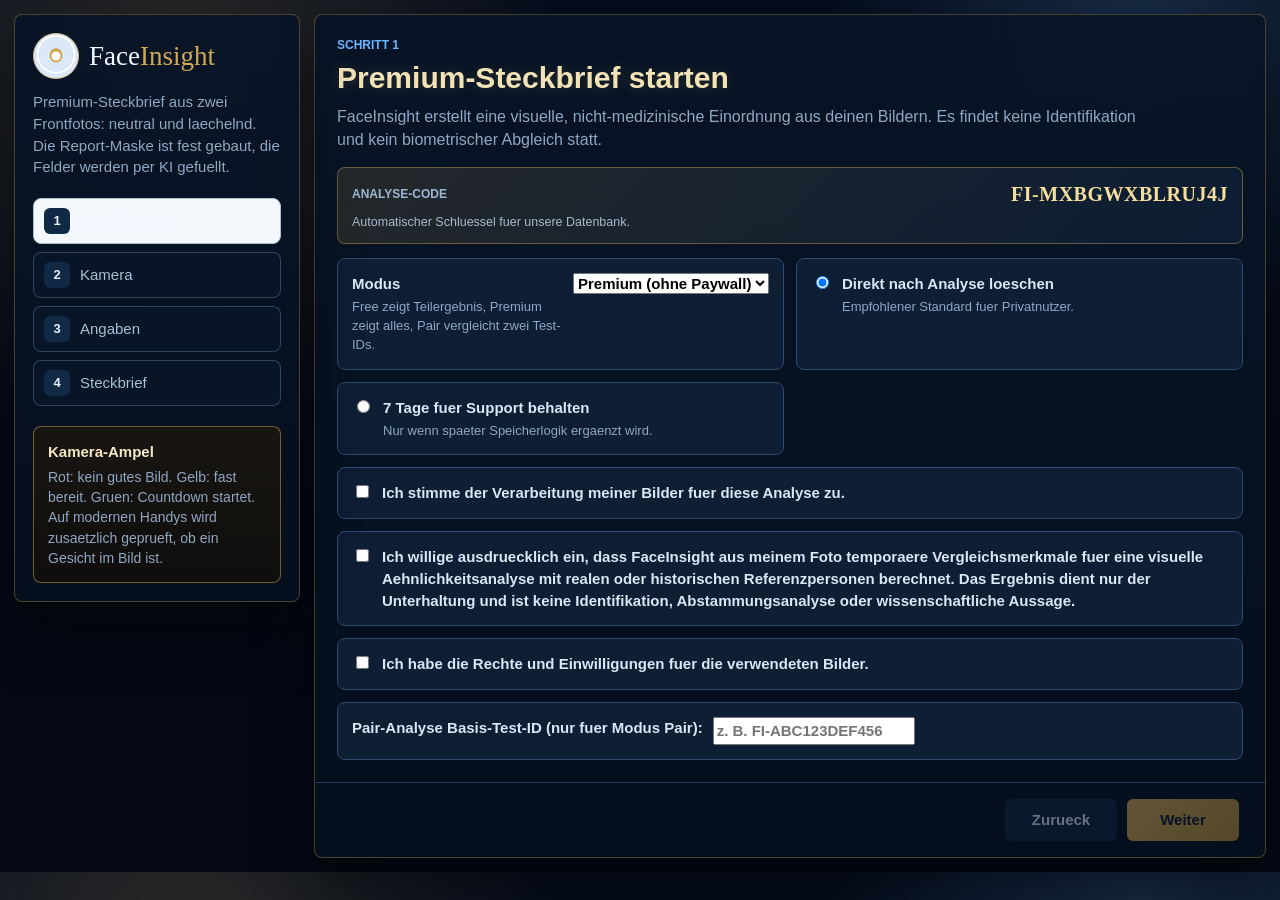
==== index.html @ cc774916 "Reinitialize repository history without local config secrets Made-with: Cursor" ====
﻿<!doctype html>
<html lang="de">
<head>
  <meta charset="utf-8">
  <meta name="viewport" content="width=device-width, initial-scale=1">
  <title>FaceInsight Premium Generator</title>
  <meta name="robots" content="noindex,nofollow">
  <meta name="theme-color" content="#081525">
  <link rel="stylesheet" href="assets/css/faceinsight.css?v=20260501-0315">
</head>
<body>
  <main class="fi-app" data-fi-app>
    <aside class="fi-sidebar" aria-label="FaceInsight Ablauf">
      <a class="fi-brand" href="./" aria-label="FaceInsight Generator">
        <span class="fi-brand-mark"></span>
        <strong>Face<span>Insight</span></strong>
      </a>
      <p>Premium-Steckbrief aus zwei Frontfotos: neutral und laechelnd. Die Report-Maske ist fest gebaut, die Felder werden per KI gefuellt.</p>
      <ol class="fi-steps" aria-label="Generator Schritte">
        <li class="is-active" data-step-indicator="0"><span>1</span> Einwilligung</li>
        <li data-step-indicator="1"><span>2</span> Kamera</li>
        <li data-step-indicator="2"><span>3</span> Angaben</li>
        <li data-step-indicator="3"><span>4</span> Steckbrief</li>
      </ol>
      <div class="fi-sidebar-note">
        <strong>Kamera-Ampel</strong>
        <p>Rot: kein gutes Bild. Gelb: fast bereit. Gruen: Countdown startet. Auf modernen Handys wird zusaetzlich geprueft, ob ein Gesicht im Bild ist.</p>
      </div>
    </aside>

    <section class="fi-workspace">
      <form class="fi-form" data-fi-form novalidate>
        <section class="fi-step is-active" data-step="0">
          <span class="fi-kicker">Schritt 1</span>
          <h1>Premium-Steckbrief starten</h1>
          <p class="fi-lead">FaceInsight erstellt eine visuelle, nicht-medizinische Einordnung aus deinen Bildern. Es findet keine Identifikation und kein biometrischer Abgleich statt.</p>
          <input type="hidden" name="client_test_code">
          <div class="fi-code-card">
            <span>Analyse-Code</span>
            <strong data-client-test-code>FI-...</strong>
            <small>Automatischer Schluessel fuer unsere Datenbank.</small>
          </div>
          <div class="fi-consent-grid">
            <label class="fi-choice">
              <span>
                <strong>Modus</strong>
                <small>Free zeigt Teilergebnis, Premium zeigt alles, Pair vergleicht zwei Test-IDs.</small>
              </span>
              <select name="report_mode">
                <option value="premium" selected>Premium (ohne Paywall)</option>
                <option value="pair">Pair-Analyse</option>
              </select>
            </label>
            <label class="fi-choice">
              <input type="radio" name="storage_mode" value="delete_immediately" checked>
              <span><strong>Direkt nach Analyse loeschen</strong><small>Empfohlener Standard fuer Privatnutzer.</small></span>
            </label>
            <label class="fi-choice">
              <input type="radio" name="storage_mode" value="support_7_days">
              <span><strong>7 Tage fuer Support behalten</strong><small>Nur wenn spaeter Speicherlogik ergaenzt wird.</small></span>
            </label>
          </div>
          <label class="fi-check"><input type="checkbox" name="privacy_ack"><span>Ich stimme der Verarbeitung meiner Bilder fuer diese Analyse zu.</span></label>
          <label class="fi-check"><input type="checkbox" name="similarity_ack"><span>Ich willige ausdruecklich ein, dass FaceInsight aus meinem Foto temporaere Vergleichsmerkmale fuer eine visuelle Aehnlichkeitsanalyse mit realen oder historischen Referenzpersonen berechnet. Das Ergebnis dient nur der Unterhaltung und ist keine Identifikation, Abstammungsanalyse oder wissenschaftliche Aussage.</span></label>
          <label class="fi-check"><input type="checkbox" name="rights_ack"><span>Ich habe die Rechte und Einwilligungen fuer die verwendeten Bilder.</span></label>
          <label class="fi-check"><span>Pair-Analyse Basis-Test-ID (nur fuer Modus Pair):</span><input type="text" name="pair_base_test_id" placeholder="z. B. FI-ABC123DEF456"></label>
        </section>

        <section class="fi-step" data-step="1">
          <span class="fi-kicker">Schritt 2</span>
          <h1>Frontfotos + optional Seitenprofil</h1>
          <p class="fi-lead">Halte das Handy auf Augenhoehe direkt vor dein Gesicht. Erst neutral aufnehmen, dann in gleicher Position laecheln. Optional kannst du ein Seitenprofil hochladen fuer mehr Praezision.</p>

          <div class="fi-phone-guide" aria-label="Kamerahaltung">
            <div class="fi-phone">
              <span></span>
              <i></i>
            </div>
            <div>
              <strong>Handy gerade gegenueber vom Gesicht halten</strong>
              <p>Gutes Frontlicht, ruhiger Hintergrund, Kopf nicht kippen. Der Ausloeser bleibt auf dem Handy sichtbar.</p>
            </div>
          </div>

          <div class="fi-camera-status" data-camera-status>Bereit. Kamera funktioniert ueber HTTPS direkt im Browser.</div>

          <div class="fi-photo-grid">
            <article class="fi-photo-card is-red" data-photo-card="front_neutral">
              <div class="fi-frame" data-frame="front_neutral">
                <video playsinline muted data-video="front_neutral"></video>
                <img alt="Front neutral" data-preview="front_neutral">
                <canvas hidden data-canvas="front_neutral"></canvas>
                <div class="fi-face-ring"><span></span></div>
                <div class="fi-frame-top"><strong>Front neutral</strong><small data-live-state="front_neutral">Kamera oder Upload waehlen</small></div>
                <div class="fi-countdown" data-countdown="front_neutral" hidden>3</div>
                <button class="fi-frame-capture" type="button" data-capture="front_neutral">Jetzt ausloesen</button>
              </div>
              <div class="fi-card-body">
                <h2>1. Neutral</h2>
                <p>Gerade in die Kamera schauen, Mund entspannt, Kopf mittig im Umriss.</p>
                <div class="fi-quality" data-quality="front_neutral">Noch kein Foto</div>
                <div class="fi-actions-row">
                  <button type="button" data-start-camera="front_neutral">Kamera</button>
                  <button type="button" data-capture="front_neutral">Ausloesen</button>
                  <label>Upload <input type="file" accept="image/*" capture="user" data-upload="front_neutral"></label>
                </div>
              </div>
            </article>

            <article class="fi-photo-card is-red" data-photo-card="front_smile">
              <div class="fi-frame" data-frame="front_smile">
                <video playsinline muted data-video="front_smile"></video>
                <img alt="Front laechelnd" data-preview="front_smile">
                <canvas hidden data-canvas="front_smile"></canvas>
                <div class="fi-face-ring"><span></span></div>
                <div class="fi-frame-top"><strong>Front laechelnd</strong><small data-live-state="front_smile">Kamera oder Upload waehlen</small></div>
                <div class="fi-countdown" data-countdown="front_smile" hidden>3</div>
                <button class="fi-frame-capture" type="button" data-capture="front_smile">Jetzt ausloesen</button>
              </div>
              <div class="fi-card-body">
                <h2>2. Laecheln</h2>
                <p>Gleiche Position, aber mit sichtbarem, natuerlichem Laecheln.</p>
                <div class="fi-quality" data-quality="front_smile">Noch kein Foto</div>
                <div class="fi-actions-row">
                  <button type="button" data-start-camera="front_smile">Kamera</button>
                  <button type="button" data-capture="front_smile">Ausloesen</button>
                  <label>Upload <input type="file" accept="image/*" capture="user" data-upload="front_smile"></label>
                </div>
              </div>
            </article>

            <article class="fi-photo-card is-yellow" data-photo-card="side_profile">
              <div class="fi-frame" data-frame="side_profile">
                <video playsinline muted data-video="side_profile"></video>
                <img alt="Seitenprofil optional" data-preview="side_profile">
                <canvas hidden data-canvas="side_profile"></canvas>
                <div class="fi-photo-gridlines" aria-hidden="true"></div>
                <div class="fi-face-ring"><span></span></div>
                <div class="fi-frame-top"><strong>Seitenprofil (optional)</strong><small data-live-state="side_profile">Upload empfohlen</small></div>
                <div class="fi-countdown" data-countdown="side_profile" hidden>3</div>
                <button class="fi-frame-capture" type="button" data-capture="side_profile">Jetzt ausloesen</button>
              </div>
              <div class="fi-card-footer">
                <div class="fi-quality" data-quality="side_profile">Optional fuer hoehere Analysegenauigkeit</div>
                <div class="fi-actions-row">
                  <button type="button" data-start-camera="side_profile">Kamera</button>
                  <button type="button" data-capture="side_profile">Ausloesen</button>
                  <label>Upload <input type="file" accept="image/*" capture="environment" data-upload="side_profile"></label>
                </div>
              </div>
            </article>
          </div>
        </section>

        <section class="fi-step" data-step="2">
          <span class="fi-kicker">Schritt 3</span>
          <h1>Angaben fuer die Maske</h1>
          <p class="fi-lead">Diese Angaben steuern die Beschriftung. Die KI prueft trotzdem, ob das Foto visuell plausibel zum angegebenen Alter passt.</p>
          <div class="fi-field-grid">
            <label>Vorname, Spitzname oder Fantasiename <input type="text" name="first_name" maxlength="40" placeholder="z. B. Sven"></label>
            <label>Reales Alter <input type="number" name="age" min="13" max="100" placeholder="z. B. 29"></label>
            <label>Selbstauskunft Geschlecht
              <select name="self_described_gender">
                <option value="">Nicht angeben</option>
                <option value="woman">Frau</option>
                <option value="man">Mann</option>
                <option value="diverse">Divers / anders</option>
              </select>
            </label>
            <label>Make-up / Styling
              <select name="makeup_status">
                <option value="">Bitte waehlen</option>
                <option value="no_makeup">Ungeschminkt</option>
                <option value="light_makeup">Leicht geschminkt</option>
                <option value="visible_makeup">Geschminkt</option>
              </select>
            </label>
          </div>
        </section>

        <section class="fi-step" data-step="3">
          <div class="fi-loading" data-loading hidden>
            <span class="fi-kicker">Analyse laeuft</span>
            <h1>Dein Premium-Steckbrief wird erstellt</h1>
            <p data-loading-copy>Bilder werden vorbereitet.</p>
            <div class="fi-loading-bar"><i data-loading-bar></i></div>
            <strong data-loading-percent>0%</strong>
          </div>

          <div class="fi-report-error" data-report-error hidden></div>

          <article class="fi-premium-sheet fi-premium-profile" data-report hidden>
            <header class="fi-sheet-header fi-profile-header">
              <div class="fi-custom-top-logo" aria-label="FaceInsight Logo">
                <img src="assets/img/logo-wordmark.png" alt="FaceInsight">
              </div>
              <h1>Steckbrief - Analyseprofil</h1>
              <p>FaceInsight Premium Report &middot; KI-gestützte Gesichtsanalyse</p>
            </header>

            <section class="fi-fact-row fi-profile-facts" aria-label="Report Eckdaten">
              <article class="fi-fact-card">
                <i class="fi-icon fi-icon-calendar" aria-hidden="true"></i>
                <div>
                  <span>Alter (real)</span>
                  <strong><span data-report-age-short>-</span> Jahre</strong>
                </div>
              </article>
              <article class="fi-fact-card">
                <i class="fi-icon fi-icon-age" aria-hidden="true"></i>
                <div>
                  <span>Optisches Alter</span>
                  <strong data-report-visual-age>-</strong>
                </div>
              </article>
              <article class="fi-fact-card">
                <i class="fi-icon fi-icon-star" aria-hidden="true"></i>
                <div>
                  <span>Gesamteindruck</span>
                  <strong data-report-type>klar, präsent, modern</strong>
                </div>
              </article>
              <article class="fi-fact-card fi-fact-compare">
                <div>
                  <span>Neutral vs. Lächelnd</span>
                  <strong>Ausdruckswechsel</strong>
                  <small>Neutral kontrolliert, lächelnd deutlich offener und nahbarer.</small>
                </div>
                <div class="fi-mini-pair">
                  <img alt="Neutral" data-mini-neutral>
                  <img alt="Lächelnd" data-mini-smile>
                </div>
              </article>
            </section>

            <section class="fi-blueprint-panel" aria-label="Blueprint Vorschau">
              <div class="fi-blueprint-scan" aria-hidden="true"></div>
              <article class="fi-impact-analysis">
                <span>Claude AI-Ergebnis</span>
                <h2>Wie wirke ich auf andere?</h2>
                <p data-report-impact>Präsent, freundlich und klar. Die Ausstrahlung wirkt offen, modern und vertrauenswürdig.</p>
              </article>
            </section>

            <section class="fi-custom-main">
              <figure class="fi-report-photo fi-profile-photo fi-portrait-clean">
                <img alt="Premium Portrait" data-report-blueprint>
                <div class="fi-photo-gridlines" aria-hidden="true"></div>
                <div class="fi-landmarks" aria-hidden="true">
                  <span></span><span></span><span></span><span></span><span></span>
                  <span></span><span></span><span></span><span></span><span></span>
                </div>
                <figcaption><span data-report-name>FaceInsight</span> &middot; Analyse vom <span data-report-date>-</span></figcaption>
              </figure>

              <section class="fi-report-card fi-analysis-card">
                <h2>Gesichtsanalyse</h2>
                <p class="fi-attr-level"><strong>Allgemeiner Analyse-Level:</strong> <span data-report-overall-score>87</span> / 100</p>
                <div class="fi-analysis-list" data-report-observations></div>
              </section>

              <section class="fi-report-card fi-score-card fi-profile-score-card">
                <h2>Merkmalswerte</h2>
                <small class="fi-score-scale">(1 = niedrig | 10 = sehr ausgepraegt)</small>
                <div class="fi-profile-metrics" data-report-scores></div>
                <footer>
                  <i class="fi-icon fi-icon-age" aria-hidden="true"></i>
                  <span>Bewertungsskala: 1-10. Höhere Werte stehen für eine stärkere Ausprägung des sichtbaren Merkmals.</span>
                </footer>
              </section>
            </section>

            <section class="fi-deep-grid">
              <section class="fi-mini-card fi-profile-archetype-card">
                <h2>Ähnlichkeiten &amp; Archetypen</h2>
                <div data-report-archetype></div>
                <div class="fi-profile-tags" data-report-tags></div>
              </section>

              <section class="fi-mini-card fi-normal-smile-card">
                <h2>Normal vs. lächelnd</h2>
                <div class="fi-ns-compare">
                  <figure><img alt="Neutral" data-mini-neutral><figcaption>Neutral</figcaption></figure>
                  <figure><img alt="Lächelnd" data-mini-smile><figcaption>Lächelnd</figcaption></figure>
                </div>
                <ul class="fi-compare-points">
                  <li>Das Lächeln erhöht die wahrgenommene Zugänglichkeit.</li>
                  <li>Augenpartie und Mundlinie öffnen die Wirkung sichtbar.</li>
                  <li>Stabile Kopfhaltung macht den Ausdruck glaubwürdig.</li>
                </ul>
              </section>

              <section class="fi-mini-card fi-profile-reference-card">
                <h2>Reale &amp; historische Ähnlichkeit</h2>
                <div data-report-reference></div>
                <p class="fi-reference-note">Die Prozentwerte zeigen eine modellbasierte visuelle Ähnlichkeit. Sie sind keine Identifikation, keine Verwandtschaftsaussage und kein biometrischer Abgleich.</p>
              </section>
            </section>

            <section class="fi-report-card fi-final-card fi-profile-final">
              <div class="fi-final-icon" aria-hidden="true">&#9733;</div>
              <div>
                <h2>Kurzfazit</h2>
                <p data-report-critical></p>
              </div>
              <strong data-report-type>klar, praesent, modern</strong>
            </section>

            <footer class="fi-sheet-footer fi-profile-footer">
              <p><span data-report-legal></span><br>Test-ID: <strong data-report-test-id>-</strong></p>
              <div class="fi-trust-row" aria-label="Vertrauen">
                <span><strong>Wissenschaftlich fundiert</strong><small>Claude AI-gestuetzte Analyse auf Basis moderner Algorithmen.</small></span>
                <span><strong>Individuell &amp; praezise</strong><small>Persoenliche Erkenntnisse fuer mehr Selbstverstaendnis.</small></span>
                <span><strong>100% vertraulich</strong><small>Ihre Daten sind sicher und geschuetzt.</small></span>
                <span><strong>Neutral vs. Lächeln</strong><small>Zwei Frontfotos zeigen den verlässlichen Ausdrucksvergleich.</small></span>
              </div>
              <div class="fi-report-actions">
                <button type="button" data-print>Drucken</button>
                <button type="button" data-share>Teilen</button>
                <button type="button" data-direct-report>Direkt-Steckbrief</button>
                <button type="button" data-reel-report>Reel-Version</button>
                <button type="button" data-reset>Neu starten</button>
              </div>
            </footer>

          </article>
        </section>

        <nav class="fi-nav">
          <button type="button" data-prev disabled>Zurueck</button>
          <button type="button" data-next>Weiter</button>
        </nav>
      </form>
    </section>
  </main>

  <script src="assets/js/faceinsight.js?v=20260501-0315"></script>
</body>
</html>
---- assets/css/faceinsight.css ----
:root{
  --page:#eef2f6;
  --paper:#fbfcfe;
  --ink:#102846;
  --ink-soft:#496276;
  --muted:#6d7f91;
  --line:#d5e0eb;
  --line-strong:#c8d6e4;
  --gold:#c99b52;
  --blue:#0b4b82;
  --blue-soft:#e9f1f8;
  --panel:#ffffff;
  --green:#1fa66b;
  --yellow:#dfac31;
  --red:#d9534f;
  --shadow:0 22px 48px rgba(16,40,70,.14);
}

*{box-sizing:border-box}
html{background:var(--page);color:#182434;font-family:Aptos,-apple-system,BlinkMacSystemFont,"Segoe UI",Roboto,Arial,sans-serif;font-size:15px;line-height:1.45}
body{margin:0}
button,input,select{font:inherit}
button{cursor:pointer}
button:disabled{cursor:not-allowed;opacity:.45}

.fi-app{align-items:start;display:grid;gap:14px;grid-template-columns:minmax(236px,286px) minmax(0,1fr);margin:0 auto;max-width:1320px;padding:14px}
.fi-sidebar,.fi-workspace{background:var(--panel);border:1px solid var(--line);border-radius:8px;box-shadow:var(--shadow)}
.fi-sidebar{align-self:start;padding:18px;position:sticky;top:14px}
.fi-brand{align-items:center;color:var(--ink);display:flex;gap:10px;text-decoration:none}
.fi-brand strong{font-family:Georgia,"Times New Roman",serif;font-size:27px;font-weight:500;line-height:1}
.fi-brand strong span{color:var(--gold)}
.fi-brand-mark,.fi-logo-orb{background:radial-gradient(circle at 50% 46%,#fff 0 12%,var(--gold) 13% 18%,var(--ink) 19% 54%,#fff 55% 59%,var(--ink) 60%);border:1px solid #d7c193;border-radius:50%;display:inline-block;height:46px;position:relative;width:46px}
.fi-brand-mark:before,.fi-logo-orb:before{background:#fff;border:2px solid var(--gold);border-radius:50%;content:"";height:9px;left:50%;position:absolute;top:50%;transform:translate(-50%,-50%);width:9px}
.fi-sidebar p{color:var(--muted);margin:12px 0 20px}
.fi-steps{display:grid;gap:8px;list-style:none;margin:0 0 20px;padding:0}
.fi-steps li{align-items:center;border:1px solid var(--line);border-radius:8px;color:var(--muted);display:flex;gap:10px;min-height:44px;padding:9px 10px}
.fi-steps span{align-items:center;background:#eef4f9;border-radius:6px;color:var(--blue);display:inline-flex;font-size:13px;font-weight:900;height:26px;justify-content:center;width:26px}
.fi-steps li.is-active{background:#f3f8fc;border-color:#aebfd0;color:var(--ink);font-weight:850}
.fi-sidebar-note{background:#fff7ea;border:1px solid #ead7b7;border-radius:8px;padding:14px}
.fi-sidebar-note strong{display:block}.fi-sidebar-note p{font-size:14px;margin:4px 0 0}
.fi-workspace{align-self:start;min-width:0;overflow:hidden}
.fi-form{margin:0}
.fi-step{display:none;padding:22px}
.fi-step.is-active{display:block}
.fi-kicker{color:var(--blue);display:block;font-size:12px;font-weight:900;text-transform:uppercase}
h1{color:#18212a;font-size:30px;letter-spacing:0;line-height:1.12;margin:7px 0 10px}
.fi-lead{color:var(--muted);font-size:16px;margin:0 0 16px;max-width:820px}
.fi-consent-grid,.fi-field-grid{display:grid;gap:12px;grid-template-columns:repeat(2,minmax(0,1fr))}
.fi-choice,.fi-check,.fi-field-grid label{background:#fafbfc;border:1px solid var(--line);border-radius:8px;color:#1c2a36;display:block;font-weight:850;padding:14px}
.fi-choice{align-items:flex-start;display:flex;gap:10px}
.fi-choice small{color:var(--muted);display:block;font-size:13px;font-weight:500;margin-top:3px}
.fi-check{align-items:flex-start;display:flex;gap:10px;margin-top:12px}
.fi-field-grid input,.fi-field-grid select{background:#fff;border:1px solid #cfd7e0;border-radius:6px;color:#182434;display:block;margin-top:8px;min-height:44px;padding:10px 11px;width:100%}

.fi-phone-guide{align-items:center;background:#0c1d31;border:1px solid rgba(11,75,130,.25);border-radius:8px;color:#f0f7fb;display:grid;gap:16px;grid-template-columns:94px minmax(0,1fr);margin-bottom:16px;padding:16px}
.fi-phone-guide p{color:#bdcede;margin:4px 0 0}
.fi-phone{border:2px solid #d8e8f5;border-radius:18px;height:132px;margin:auto;position:relative;width:74px}
.fi-phone span{border:2px solid rgba(255,255,255,.8);border-radius:50% 50% 45% 45%;height:58px;left:50%;position:absolute;top:28px;transform:translateX(-50%);width:42px}
.fi-phone i{background:var(--gold);border-radius:999px;bottom:12px;height:6px;left:50%;position:absolute;transform:translateX(-50%);width:26px}
.fi-camera-status{background:#eef6fb;border:1px solid #c6d9e8;border-radius:8px;color:#254f73;margin-bottom:16px;padding:12px 14px}
.fi-photo-grid{display:grid;gap:18px;grid-template-columns:repeat(3,minmax(0,1fr))}
.fi-photo-card{background:#fff;border:1px solid var(--line);border-radius:8px;overflow:hidden;transition:border-color .2s,box-shadow .2s}
.fi-photo-card.is-red{border-color:rgba(217,83,79,.75);box-shadow:0 0 0 2px rgba(217,83,79,.12)}
.fi-photo-card.is-yellow{border-color:rgba(223,172,49,.9);box-shadow:0 0 0 2px rgba(223,172,49,.15)}
.fi-photo-card.is-green{border-color:rgba(31,166,107,.9);box-shadow:0 0 0 2px rgba(31,166,107,.17)}
.fi-frame{aspect-ratio:4/5;background:#08131e;min-height:360px;overflow:hidden;position:relative}
.fi-frame video,.fi-frame img{display:none;height:100%;inset:0;position:absolute;width:100%;z-index:1}
.fi-frame video{object-fit:cover;transform:scaleX(-1)}
.fi-frame img{background:#08131e;object-fit:contain}
.fi-photo-card.has-image .fi-frame img,.fi-photo-card.is-live .fi-frame video{display:block}
.fi-face-ring{border:3px solid var(--red);border-radius:50% 50% 44% 44%;height:61%;left:50%;position:absolute;top:13%;transform:translateX(-50%);transition:border-color .2s,box-shadow .2s;width:58%;z-index:3}
.fi-face-ring span{border-top:1px solid rgba(255,255,255,.55);display:block;left:12%;position:absolute;right:12%;top:49%}
.fi-photo-card.is-yellow .fi-face-ring{border-color:var(--yellow);box-shadow:0 0 24px rgba(223,172,49,.34)}
.fi-photo-card.is-green .fi-face-ring{border-color:var(--green);box-shadow:0 0 30px rgba(31,166,107,.44)}
.fi-frame-top{background:linear-gradient(180deg,rgba(6,17,27,.88),rgba(6,17,27,0));color:#fff;left:0;padding:14px;position:absolute;right:0;top:0;z-index:5}
.fi-frame-top strong,.fi-frame-top small{display:block}
.fi-frame-top small{color:#c7d7de;font-size:13px}
.fi-countdown{align-items:center;background:rgba(6,17,27,.78);border:3px solid var(--green);border-radius:999px;color:#fff;display:flex;font-size:78px;font-weight:900;height:150px;justify-content:center;left:50%;position:absolute;text-shadow:0 0 24px rgba(31,166,107,.7);top:50%;transform:translate(-50%,-50%);width:150px;z-index:8}
.fi-countdown[hidden]{display:none}
.fi-frame-capture{background:rgba(201,155,82,.96);border:0;border-radius:6px;bottom:14px;color:#17120a;font-weight:900;left:14px;min-height:50px;position:absolute;right:14px;z-index:7}
.fi-card-body,.fi-card-footer{display:flex;flex-direction:column;padding:16px}
.fi-card-footer{justify-content:flex-end}
.fi-card-body h2{font-size:19px;line-height:1.2;margin:0 0 6px}
.fi-card-body p{color:var(--muted);font-size:14px;margin:0 0 12px}
.fi-quality{background:#f0f3f5;border-radius:6px;color:#5a6670;font-size:14px;min-height:40px;padding:9px 10px}
.fi-photo-card.is-red .fi-quality{background:#fae9e8;color:#9d312c}
.fi-photo-card.is-yellow .fi-quality{background:#fbf3dc;color:#7a5b18}
.fi-photo-card.is-green .fi-quality{background:#eaf7ef;color:#147a45}
.fi-actions-row{display:grid;gap:8px;grid-template-columns:repeat(3,minmax(0,1fr));margin-top:12px}
.fi-actions-row button,.fi-actions-row label,.fi-nav button{align-items:center;border:0;border-radius:6px;display:inline-flex;font-weight:900;justify-content:center;min-height:42px;padding:10px 12px;text-align:center}
.fi-actions-row button,.fi-actions-row label{background:#e8edf2;color:#26313a;font-size:14px}
.fi-actions-row button:first-child{background:var(--blue);color:#fff}
.fi-actions-row input{opacity:0;pointer-events:none;position:absolute}
.fi-card-footer .fi-actions-row{position:sticky;bottom:0;background:#fff;padding-top:10px}
.fi-nav{border-top:1px solid var(--line);display:flex;gap:10px;justify-content:flex-end;padding:16px 26px}
.fi-nav button{background:#e8edf2;color:#26313a;min-width:112px}
.fi-nav button:last-child{background:#18212a;color:#fff}
.fi-loading{background:#fff;border:1px solid var(--line);border-radius:8px;margin:10px auto;max-width:680px;padding:28px}
.fi-loading-bar{background:#e6ebef;border-radius:999px;height:12px;margin:18px 0 8px;overflow:hidden}
.fi-loading-bar i{background:linear-gradient(90deg,var(--blue),var(--gold));display:block;height:100%;transition:width .25s ease;width:0}
.fi-report-error{background:#fff3f3;border:1px solid #e2b1b1;border-radius:8px;color:#8a2323;margin:0 auto 16px;max-width:920px;padding:14px}

.fi-premium-sheet{background:var(--paper);border:1px solid var(--line-strong);border-radius:2px;color:var(--ink);margin:0 auto;max-width:1040px;overflow:hidden;padding:22px 18px 16px;position:relative}
.fi-premium-sheet:before,.fi-premium-sheet:after{border:1px solid rgba(16,40,70,.11);border-radius:50%;content:"";height:270px;position:absolute;top:-116px;width:270px}
.fi-premium-sheet:before{left:-128px}
.fi-premium-sheet:after{right:-128px}
.fi-premium-sheet>*{position:relative;z-index:1}
.fi-sheet-header{text-align:center}
.fi-sheet-brand{align-items:center;display:flex;gap:13px;justify-content:center}
.fi-logo-orb{height:58px;width:58px}
.fi-wordmark{color:#253a53;font-family:Georgia,"Times New Roman",serif;font-size:46px;line-height:1}
.fi-wordmark span{color:var(--gold)}
.fi-sheet-header h1{color:var(--ink);font-family:Georgia,"Times New Roman",serif;font-size:50px;font-weight:500;letter-spacing:5px;line-height:1;margin:24px 0 8px;text-transform:uppercase}
.fi-sheet-header p{color:#1c3354;font-size:18px;font-weight:850;margin:0 0 22px}
.fi-fact-row{display:grid;gap:12px;grid-template-columns:1fr 1.05fr 1.05fr;margin:0 -18px 24px}
.fi-fact-card{align-items:center;background:#fff;border:1px solid var(--line-strong);border-radius:7px;display:grid;gap:18px;grid-template-columns:76px minmax(0,1fr);min-height:102px;padding:16px 22px}
.fi-fact-card span{color:#6c7c8b;display:block;font-size:14px;font-weight:900;line-height:1;text-transform:uppercase}
.fi-fact-card strong{color:var(--ink);display:block;font-family:Georgia,"Times New Roman",serif;font-size:30px;font-weight:650;line-height:1.02;margin-top:7px}
.fi-fact-card small{color:#7b8896;display:block;font-size:11px;line-height:1.2;margin-top:4px}
.fi-icon{align-items:center;border:1px solid #cddce9;border-radius:50%;color:var(--blue);display:inline-flex;font-style:normal;height:60px;justify-content:center;position:relative;width:60px}
.fi-icon:before,.fi-icon:after{content:"";position:absolute}
.fi-icon-calendar:before{border:3px solid currentColor;border-radius:4px;height:25px;width:29px}
.fi-icon-calendar:after{background:currentColor;box-shadow:8px 0 0 currentColor,16px 0 0 currentColor,0 8px 0 currentColor,8px 8px 0 currentColor,16px 8px 0 currentColor;height:4px;left:18px;top:27px;width:4px}
.fi-icon-age:before{border:3px solid currentColor;border-radius:50%;height:28px;width:28px}
.fi-icon-age:after{border:3px solid currentColor;border-left:0;border-top:0;height:10px;left:28px;top:20px;transform:rotate(45deg);width:8px}
.fi-icon-star:before{background:currentColor;clip-path:polygon(50% 4%,61% 35%,95% 35%,67% 54%,78% 88%,50% 68%,22% 88%,33% 54%,5% 35%,39% 35%);height:34px;width:34px}
.fi-icon-shield:before{border:2px solid currentColor;border-radius:12px 12px 18px 18px;height:31px;width:27px}
.fi-icon-shield:after{border:2px solid currentColor;border-left:0;border-top:0;height:11px;left:25px;top:20px;transform:rotate(45deg);width:6px}
.fi-impact-panel{align-items:center;background:#fff;border:1px solid var(--line);border-radius:12px;display:flex;justify-content:center;margin:0 0 32px;min-height:228px;padding:36px 56px;text-align:center}
.fi-impact-panel p{color:#111;display:block;font-size:38px;font-weight:350;letter-spacing:1px;line-height:1.3;margin:0;max-width:920px}
.fi-main-report-grid{display:grid;grid-template-columns:41% 30% 29%;margin:0 -18px 18px}
.fi-report-photo{background:#dfeaf3;border:0;margin:0;min-height:545px;overflow:hidden;position:relative}
.fi-report-photo img{display:block;height:100%;object-fit:cover;object-position:center top;width:100%}
.fi-report-photo figcaption{background:rgba(255,255,255,.62);bottom:0;color:#202020;font-size:19px;left:0;line-height:1.25;padding:14px 28px;position:absolute;text-align:center;width:100%}
.fi-photo-gridlines{background:radial-gradient(circle at 51% 40%,transparent 0 23%,rgba(255,255,255,.42) 24%,transparent 25%,transparent 35%,rgba(255,255,255,.32) 36%,transparent 37%),linear-gradient(90deg,rgba(255,255,255,.22) 1px,transparent 1px),linear-gradient(rgba(255,255,255,.16) 1px,transparent 1px);background-size:100% 100%,56px 56px,56px 56px;inset:0;pointer-events:none;position:absolute}
.fi-landmarks{inset:0;pointer-events:none;position:absolute}
.fi-landmarks:before,.fi-landmarks:after{background:rgba(255,255,255,.72);content:"";height:1px;left:22%;position:absolute;top:39%;transform:rotate(24deg);width:52%}
.fi-landmarks:after{top:47%;transform:rotate(-20deg)}
.fi-landmarks span{background:#fff;border-radius:50%;box-shadow:0 0 0 2px rgba(255,255,255,.5);height:7px;position:absolute;width:7px}
.fi-landmarks span:nth-child(1){left:41%;top:24%}.fi-landmarks span:nth-child(2){left:55%;top:24%}.fi-landmarks span:nth-child(3){left:48%;top:32%}.fi-landmarks span:nth-child(4){left:39%;top:40%}.fi-landmarks span:nth-child(5){left:57%;top:40%}
.fi-landmarks span:nth-child(6){left:43%;top:49%}.fi-landmarks span:nth-child(7){left:54%;top:49%}.fi-landmarks span:nth-child(8){left:49%;top:57%}.fi-landmarks span:nth-child(9){left:37%;top:63%}.fi-landmarks span:nth-child(10){left:60%;top:63%}
.fi-report-card{background:#fff;border:1px solid var(--line-strong);border-radius:7px;color:var(--ink);padding:19px 22px}
.fi-analysis-card,.fi-score-card{border-radius:0;min-height:545px}
.fi-report-card h2{color:var(--ink);font-family:Georgia,"Times New Roman",serif;font-size:26px;font-weight:650;letter-spacing:1px;line-height:1;margin:0 0 15px;text-transform:uppercase}
.fi-feature-item{align-items:start;display:grid;gap:12px;grid-template-columns:39px minmax(0,1fr);margin-bottom:12px}
.fi-feature-item i{align-items:center;border:1px solid #cbd8e4;border-radius:50%;color:#567086;display:flex;font-style:normal;height:34px;justify-content:center;position:relative;width:34px}
.fi-feature-item i:before{content:attr(data-icon);font-size:18px;line-height:1}
.fi-feature-item strong{color:var(--ink);display:block;font-size:15px;font-weight:900;line-height:1.05}
.fi-feature-item p{color:#4d5f70;font-size:11px;font-weight:550;line-height:1.23;margin:3px 0 0}
.fi-premium-score{display:grid;gap:7px;grid-template-columns:1fr auto;margin-bottom:18px}
.fi-premium-score strong{color:#17405f;font-size:15px;font-weight:850}
.fi-premium-score b{color:#1e3855;font-family:Georgia,"Times New Roman",serif;font-size:18px;font-weight:500}
.fi-dotbar{align-items:center;display:flex;gap:8px;grid-column:1/-1}
.fi-dotbar i{background:var(--blue);border-radius:50%;box-shadow:0 1px 3px rgba(11,75,130,.28);height:10px;width:10px}
.fi-dotbar i.is-empty{background:#fff;border:1px solid #b5c4d3;box-shadow:none}
.fi-score-card footer{align-items:center;border-top:1px solid var(--line);color:#667789;display:grid;font-size:11px;gap:9px;grid-template-columns:34px 1fr;line-height:1.25;margin-top:10px;padding-top:12px}
.fi-score-card .fi-icon{height:34px;width:34px}
.fi-lower-report-grid{display:grid;gap:18px;grid-template-columns:1fr 1fr;margin:0 0 18px}
.fi-archetype-card,.fi-reference-card{align-items:center;display:grid;min-height:205px;text-align:center}
.fi-archetype-main,.fi-reference-main{align-items:center;display:grid;gap:14px;grid-template-columns:96px minmax(0,1fr);text-align:left}
.fi-archetype-figure,.fi-reference-image{align-items:center;background:#f3f8fc;border:1px solid #ccdbe8;border-radius:50%;color:var(--blue);display:flex;height:82px;justify-content:center;overflow:hidden;width:82px}
.fi-archetype-figure{font-size:37px;font-weight:900}
.fi-archetype-figure:before{content:"";}
.fi-reference-image img{display:block;height:100%;object-fit:cover;width:100%}
.fi-reference-fallback{background:linear-gradient(#eff5fa,#dbe8f2);border-radius:50%;height:82px;position:relative;width:82px}
.fi-reference-fallback:before{background:#fff;border:2px solid #7894ad;border-radius:50%;content:"";height:32px;left:23px;position:absolute;top:13px;width:32px}
.fi-reference-fallback:after{border:3px solid #7894ad;border-top:0;border-radius:0 0 34px 34px;content:"";height:24px;left:19px;position:absolute;top:45px;width:40px}
.fi-archetype-main strong,.fi-reference-main strong{color:var(--ink);display:block;font-size:24px;font-weight:800;line-height:1.1}
.fi-archetype-main p,.fi-reference-main p{color:#24394d;font-size:18px;line-height:1.35;margin:6px 0 0}
.fi-reference-main b{color:var(--blue);display:block;font-size:17px;margin-top:8px}
.fi-final-card{margin:0;text-align:center}
.fi-final-card h2{font-size:24px;margin-bottom:12px}
.fi-final-card p{color:#111;font-size:36px;font-weight:350;letter-spacing:.5px;line-height:1.25;margin:0 auto 18px;max-width:900px}
.fi-final-card ul{display:grid;gap:8px;grid-template-columns:repeat(3,minmax(0,1fr));list-style:none;margin:0;padding:0}
.fi-final-card li{background:#f6f9fc;border:1px solid #dce5ef;border-radius:7px;color:#31485d;font-size:14px;padding:10px}
.fi-sheet-footer{align-items:center;border-top:1px solid var(--line);display:flex;gap:14px;justify-content:space-between;margin-top:16px;padding-top:12px}
.fi-sheet-footer p{color:#667789;font-size:12px;margin:0}
.fi-sheet-footer div{display:flex;flex-wrap:wrap;gap:8px;justify-content:flex-end}
.fi-sheet-footer button{background:var(--ink);border:0;border-radius:6px;color:#fff;font-weight:900;min-height:42px;padding:10px 14px}
.fi-sheet-footer button:first-child{background:var(--gold)}

@media print{
  @page{margin:8mm;size:A4 portrait}
  body{background:#fff!important}
  body *{visibility:hidden!important}
  .fi-premium-sheet,.fi-premium-sheet *{visibility:visible!important}
  .fi-premium-sheet{border:0!important;border-radius:0!important;box-shadow:none!important;left:0!important;margin:0!important;max-width:none!important;padding:0!important;position:absolute!important;top:0!important;width:100%!important}
  .fi-sheet-footer div{display:none!important}
}

@media (max-width:1120px){
  .fi-app{grid-template-columns:1fr}
  .fi-sidebar{position:static}
  .fi-premium-sheet{max-width:960px}
  .fi-sheet-header h1{font-size:42px}
  .fi-impact-panel p{font-size:32px}
  .fi-main-report-grid{grid-template-columns:1fr;margin-left:0;margin-right:0}
  .fi-report-photo{min-height:520px}
  .fi-analysis-card,.fi-score-card{border-radius:7px;min-height:auto}
  .fi-lower-report-grid{grid-template-columns:1fr}
}

@media (max-width:760px){
  .fi-app{padding:10px}
  .fi-step{padding:16px}
  h1{font-size:27px}
  .fi-consent-grid,.fi-field-grid,.fi-photo-grid{grid-template-columns:1fr}
  .fi-frame{min-height:390px}
  .fi-phone-guide{grid-template-columns:1fr;text-align:center}
  .fi-actions-row{grid-template-columns:1fr}
  .fi-frame-capture{bottom:10px;min-height:54px}
  .fi-countdown{font-size:70px;height:136px;width:136px}
  .fi-nav{padding:14px 18px}
  .fi-premium-sheet{padding:14px 10px}
  .fi-wordmark{font-size:34px}
  .fi-logo-orb{height:48px;width:48px}
  .fi-sheet-header h1{font-size:30px;letter-spacing:2px;margin-top:18px}
  .fi-sheet-header p{font-size:14px}
  .fi-fact-row{grid-template-columns:1fr;margin-left:0;margin-right:0}
  .fi-fact-card{grid-template-columns:60px 1fr;min-height:88px;padding:14px}
  .fi-icon{height:52px;width:52px}
  .fi-fact-card strong{font-size:25px}
  .fi-impact-panel{min-height:180px;padding:24px 18px}
  .fi-impact-panel p{font-size:25px;line-height:1.35}
  .fi-report-photo{min-height:460px}
  .fi-report-photo figcaption{font-size:14px;padding:10px 14px}
  .fi-report-card{padding:16px}
  .fi-report-card h2{font-size:22px}
  .fi-feature-item p{font-size:12px}
  .fi-archetype-main,.fi-reference-main{grid-template-columns:1fr;text-align:center}
  .fi-archetype-figure,.fi-reference-image{margin:0 auto}
  .fi-final-card p{font-size:26px}
  .fi-final-card ul{grid-template-columns:1fr}
  .fi-sheet-footer{align-items:stretch;display:grid}
  .fi-sheet-footer div{display:grid}
}

/* Premium dark navy + gold theme overrides */
:root{
  --page:#030814;
  --paper:#0a1627;
  --ink:#dbe8f8;
  --ink-soft:#9bb3cd;
  --muted:#8fa7c4;
  --line:#233b5b;
  --line-strong:#34537c;
  --gold:#d2aa56;
  --blue:#6cb6ff;
  --blue-soft:#10253f;
  --panel:#071226;
  --shadow:0 30px 60px rgba(0,0,0,.45);
}

html{
  background:
    radial-gradient(circle at 14% 9%, rgba(210,170,86,.18), transparent 28%),
    radial-gradient(circle at 89% 4%, rgba(108,182,255,.18), transparent 22%),
    linear-gradient(180deg, #050d1d 0%, #030814 72%);
  color:var(--ink);
}

.fi-sidebar,.fi-workspace{
  background:linear-gradient(180deg, rgba(8,21,39,.94), rgba(5,15,30,.96));
  border:1px solid rgba(210,170,86,.32);
}

.fi-brand,.fi-steps li.is-active,.fi-card-body h2,.fi-sheet-header p{
  color:#f2f7ff;
}

.fi-sidebar p,.fi-lead,.fi-card-body p,.fi-sheet-footer p,.fi-feature-item p{
  color:var(--muted);
}

.fi-steps li{
  background:rgba(9,23,42,.8);
  border-color:rgba(125,159,196,.35);
  color:#a9bfd8;
}

.fi-steps span{
  background:#102945;
  color:#e7eff9;
}

.fi-sidebar-note{
  background:linear-gradient(180deg, rgba(33,25,12,.72), rgba(20,14,7,.72));
  border-color:rgba(210,170,86,.5);
  color:#f6e8c4;
}

.fi-choice,.fi-check,.fi-field-grid label,.fi-camera-status,.fi-quality{
  background:#0d1e35;
  border-color:#2d4b70;
  color:#dbe7f5;
}

.fi-step > h1{
  color:#f2e3b6;
  text-shadow:0 1px 14px rgba(210,170,86,.22);
}

.fi-code-card{
  align-items:center;
  background:linear-gradient(135deg, rgba(210,170,86,.14), rgba(13,30,53,.9));
  border:1px solid rgba(210,170,86,.42);
  border-radius:8px;
  color:#dbe7f5;
  display:grid;
  gap:4px 14px;
  grid-template-columns:auto 1fr;
  margin:0 0 14px;
  padding:12px 14px;
}

.fi-code-card span{
  color:#9eb7d2;
  font-size:12px;
  font-weight:900;
  text-transform:uppercase;
}

.fi-code-card strong{
  color:#f7de9e;
  font-family:Georgia,"Times New Roman",serif;
  font-size:20px;
  letter-spacing:.5px;
  text-align:right;
}

.fi-code-card small{
  color:#a8bad0;
  grid-column:1/-1;
}

.fi-field-grid input,.fi-field-grid select{
  background:#081629;
  border-color:#33567f;
  color:#e7f2ff;
}

.fi-phone-guide{
  background:linear-gradient(135deg, #132b4a, #0b1a31);
  border-color:rgba(210,170,86,.4);
}

.fi-actions-row button,.fi-actions-row label,.fi-nav button{
  background:#10253f;
  color:#deebfb;
}

.fi-actions-row button:first-child,.fi-nav button:last-child{
  background:linear-gradient(135deg, #d2aa56, #b88d38);
  color:#0e1828;
}

.fi-loading,.fi-report-error{
  background:#0b1b32;
  border-color:#34537c;
  color:#dce9f9;
}

.fi-premium-sheet{
  background:
    radial-gradient(circle at 15% 8%, rgba(210,170,86,.16), transparent 22%),
    radial-gradient(circle at 87% 0%, rgba(210,170,86,.1), transparent 18%),
    linear-gradient(180deg, #081525 0%, #06101e 100%);
  border:1px solid rgba(210,170,86,.65);
  border-radius:10px;
  color:#deecff;
  box-shadow:0 28px 56px rgba(0,0,0,.42);
}

.fi-premium-sheet:before,.fi-premium-sheet:after{
  border-color:rgba(210,170,86,.28);
}

.fi-wordmark,.fi-sheet-header h1,.fi-sheet-header p,
.fi-report-card h2,.fi-fact-card strong,.fi-premium-score b{
  color:#f2e3b6;
}

.fi-sheet-header h1{
  font-size:40px;
  letter-spacing:2px;
}

.fi-fact-card,.fi-impact-panel,.fi-report-card,.fi-final-card li{
  background:linear-gradient(180deg, rgba(10,25,44,.95), rgba(8,19,35,.95));
  border-color:rgba(124,161,199,.38);
}

.fi-fact-card span,.fi-fact-card small,.fi-score-card footer span{
  color:#a8bfd8;
}

.fi-impact-panel p,.fi-final-card p{
  color:#edf5ff;
}

.fi-main-report-grid{
  grid-template-columns:39% 30.5% 30.5%;
}

.fi-report-card h2{
  font-size:22px;
  letter-spacing:.8px;
  line-height:1.1;
  overflow-wrap:anywhere;
  word-break:break-word;
}

.fi-analysis-card,.fi-score-card{
  min-width:0;
}

.fi-feature-item strong,.fi-premium-score strong,.fi-reference-main b{
  color:#d6e6fa;
}

.fi-dotbar i{
  background:#d2aa56;
  box-shadow:0 1px 6px rgba(210,170,86,.55);
}

.fi-dotbar i.is-empty{
  background:transparent;
  border-color:#4f6f95;
}

.fi-report-photo{
  background:#102641;
}

.fi-photo-gridlines{
  background:
    radial-gradient(circle at 52% 38%, transparent 0 24%, rgba(210,170,86,.32) 24.5%, transparent 25.5%, transparent 36%, rgba(210,170,86,.2) 36.5%, transparent 37.5%),
    linear-gradient(90deg, rgba(210,170,86,.16) 1px, transparent 1px),
    linear-gradient(rgba(210,170,86,.12) 1px, transparent 1px);
}

.fi-landmarks:before,.fi-landmarks:after{
  background:rgba(210,170,86,.72);
}

.fi-landmarks span{
  background:#f3d999;
  box-shadow:0 0 0 2px rgba(243,217,153,.35);
}

.fi-sheet-footer{
  border-top-color:rgba(210,170,86,.3);
}

.fi-sheet-footer button{
  background:#123157;
  color:#dcecff;
}

.fi-sheet-footer button:first-child{
  background:linear-gradient(135deg, #d2aa56, #b88d38);
  color:#101b2b;
}

@media (max-width:1120px){
  .fi-main-report-grid{
    grid-template-columns:1fr;
  }
  .fi-report-card h2{
    font-size:20px;
  }
}

/* New compact premium report */
.fi-lux-report{
  margin:0 auto;
  max-width:1180px;
  padding:10px 0 6px;
}

.fi-lux-title{
  align-items:center;
  display:grid;
  gap:14px;
  grid-template-columns:1fr auto 1fr;
  margin:0 auto 8px;
  max-width:720px;
}

.fi-lux-title span{
  background:linear-gradient(90deg, transparent, rgba(210,170,86,.8));
  height:2px;
  position:relative;
}

.fi-lux-title span:last-child{
  background:linear-gradient(90deg, rgba(210,170,86,.8), transparent);
}

.fi-lux-title h1{
  color:#f3e4ba;
  font-family:Georgia,"Times New Roman",serif;
  font-size:32px;
  font-weight:650;
  line-height:1;
  margin:0;
  text-align:center;
}

.fi-lux-card{
  background:
    linear-gradient(135deg, rgba(214,174,91,.13), transparent 18%),
    radial-gradient(circle at 15% 42%, rgba(214,174,91,.16), transparent 20%),
    linear-gradient(180deg, #061a2f, #031326);
  border:2px solid rgba(214,174,91,.72);
  border-radius:14px;
  box-shadow:0 24px 54px rgba(0,0,0,.45), inset 0 0 0 1px rgba(255,255,255,.08);
  color:#eaf4ff;
  display:grid;
  gap:0;
  grid-template-columns:28% 18% 30% 24%;
  min-height:284px;
  overflow:hidden;
  padding:26px 28px 54px;
  position:relative;
}

.fi-lux-card:before{
  background:linear-gradient(90deg, transparent, rgba(214,174,91,.5), transparent);
  bottom:50px;
  content:"";
  height:1px;
  left:34px;
  position:absolute;
  right:34px;
}

.fi-lux-ribbon{
  background:linear-gradient(135deg, #d7ad5d, #a97a2f);
  color:#071424;
  font-size:11px;
  font-weight:900;
  line-height:1;
  padding:12px 42px;
  position:absolute;
  right:-42px;
  text-transform:uppercase;
  top:24px;
  transform:rotate(45deg);
  z-index:4;
}

.fi-lux-card h3{
  color:#f2e1b0;
  font-family:Georgia,"Times New Roman",serif;
  font-size:17px;
  font-weight:600;
  line-height:1;
  margin:0 0 15px;
}

.fi-lux-person,.fi-lux-score,.fi-lux-dimensions,.fi-lux-archetype{
  min-width:0;
  padding:0 20px;
  position:relative;
}

.fi-lux-person{
  padding-left:0;
  text-align:center;
}

.fi-lux-score,.fi-lux-dimensions,.fi-lux-archetype{
  border-left:1px solid rgba(214,174,91,.34);
}

.fi-lux-archetype{
  padding-right:58px;
}

.fi-lux-portrait{
  aspect-ratio:1;
  border:2px solid rgba(214,174,91,.8);
  border-radius:50%;
  box-shadow:0 0 0 7px rgba(214,174,91,.12), 0 0 34px rgba(214,174,91,.24);
  margin:0 auto 12px;
  max-width:184px;
  overflow:hidden;
  position:relative;
  width:78%;
}

.fi-lux-portrait img{
  background:#09213a;
  display:block;
  height:100%;
  object-fit:cover;
  object-position:center top;
  width:100%;
}

.fi-lux-orbit{
  border:1px solid rgba(214,174,91,.55);
  border-radius:50%;
  inset:9%;
  pointer-events:none;
  position:absolute;
}

.fi-lux-portrait i{
  background:#ffd983;
  border-radius:50%;
  box-shadow:0 0 12px #ffd983;
  height:5px;
  position:absolute;
  width:5px;
}

.fi-lux-portrait i:nth-of-type(1){left:24%;top:13%}
.fi-lux-portrait i:nth-of-type(2){right:16%;top:24%}
.fi-lux-portrait i:nth-of-type(3){bottom:22%;left:18%}
.fi-lux-portrait i:nth-of-type(4){bottom:16%;right:26%}

.fi-lux-person h2{
  color:#f7e8bf;
  font-family:Georgia,"Times New Roman",serif;
  font-size:26px;
  font-weight:500;
  line-height:1.1;
  margin:0;
}

.fi-lux-person p,.fi-lux-score p,.fi-lux-archetype p,.fi-lux-archetype small{
  color:#b8c8da;
  font-size:13px;
  line-height:1.35;
  margin:4px 0 0;
}

.fi-lux-score{
  text-align:center;
}

.fi-lux-score-ring{
  align-items:center;
  background:conic-gradient(#d9ae59 0 86%, rgba(255,255,255,.14) 86% 100%);
  border-radius:50%;
  display:flex;
  flex-direction:column;
  height:132px;
  justify-content:center;
  margin:0 auto 16px;
  position:relative;
  width:132px;
}

.fi-lux-score-ring:before{
  background:#061a2f;
  border-radius:50%;
  content:"";
  inset:12px;
  position:absolute;
}

.fi-lux-score-ring strong,.fi-lux-score-ring span{
  position:relative;
  z-index:1;
}

.fi-lux-score-ring strong{
  color:#ffc96d;
  font-family:Georgia,"Times New Roman",serif;
  font-size:48px;
  font-weight:500;
  line-height:1;
}

.fi-lux-score-ring span{
  color:#e9f4ff;
  font-size:13px;
}

.fi-lux-score p{
  color:#f1cd83;
  font-family:Georgia,"Times New Roman",serif;
  font-size:16px;
}

.fi-lux-bar{
  display:grid;
  gap:7px;
  grid-template-columns:minmax(100px,1.1fr) minmax(128px,2fr) 28px;
  margin:0 0 11px;
}

.fi-lux-bar label{
  color:#f0f6ff;
  font-family:Georgia,"Times New Roman",serif;
  font-size:12px;
  line-height:1;
  overflow:hidden;
  text-overflow:ellipsis;
  white-space:nowrap;
}

.fi-lux-bar span{
  background:rgba(255,255,255,.13);
  border-radius:999px;
  height:5px;
  overflow:hidden;
  position:relative;
}

.fi-lux-bar i{
  background:linear-gradient(90deg, #ffe0a2, #d5a34d);
  display:block;
  height:100%;
}

.fi-lux-bar b{
  color:#e8f3ff;
  font-family:Georgia,"Times New Roman",serif;
  font-size:12px;
  font-weight:500;
  line-height:1;
  text-align:right;
}

.fi-lux-archetype-main strong{
  color:#f6e3b4;
  display:block;
  font-size:16px;
  line-height:1.12;
  max-width:180px;
}

.fi-lux-archetype h4{
  color:#f2e1b0;
  font-family:Georgia,"Times New Roman",serif;
  font-size:16px;
  font-weight:600;
  line-height:1;
  margin:14px 0 6px;
}

.fi-lux-tags{
  display:flex;
  flex-wrap:wrap;
  gap:7px;
  margin-top:12px;
}

.fi-lux-tags span{
  background:rgba(214,174,91,.12);
  border:1px solid rgba(214,174,91,.42);
  border-radius:6px;
  color:#f5dfaa;
  font-size:12px;
  line-height:1;
  padding:7px 9px;
}

.fi-lux-footer{
  align-items:center;
  bottom:0;
  display:grid;
  gap:0;
  grid-column:1/-1;
  grid-template-columns:repeat(3,1fr);
  left:32px;
  min-height:48px;
  position:absolute;
  right:32px;
}

.fi-lux-footer button{
  background:transparent;
  border:0;
  border-left:1px solid rgba(214,174,91,.28);
  color:#f3dfad;
  font-family:Georgia,"Times New Roman",serif;
  font-size:15px;
  min-height:42px;
  padding:7px 14px;
}

.fi-lux-footer button:first-child{
  border-left:0;
}

.fi-lux-footer span{
  color:#d7ecff;
}

.fi-lux-meta{
  align-items:center;
  color:#8fa7c4;
  display:flex;
  gap:18px;
  justify-content:space-between;
  margin:10px 4px 0;
}

.fi-lux-meta span,.fi-lux-meta strong{
  font-size:11px;
}

@media (max-width:980px){
  .fi-lux-card{
    grid-template-columns:1fr 1fr;
    padding-bottom:68px;
  }
  .fi-lux-person,.fi-lux-score,.fi-lux-dimensions,.fi-lux-archetype{
    border-left:0;
    padding:18px;
  }
  .fi-lux-dimensions,.fi-lux-archetype{
    border-top:1px solid rgba(214,174,91,.28);
  }
}

@media (max-width:680px){
  .fi-lux-title{
    grid-template-columns:1fr;
  }
  .fi-lux-title span{
    display:none;
  }
  .fi-lux-title h1{
    font-size:26px;
  }
  .fi-lux-card{
    grid-template-columns:1fr;
    padding:18px 16px 138px;
  }
  .fi-lux-score,.fi-lux-dimensions,.fi-lux-archetype{
    border-top:1px solid rgba(214,174,91,.28);
  }
  .fi-lux-footer{
    grid-template-columns:1fr;
    left:18px;
    right:18px;
  }
  .fi-lux-footer button{
    border-left:0;
    border-top:1px solid rgba(214,174,91,.28);
  }
  .fi-lux-bar{
    grid-template-columns:minmax(90px,1fr) minmax(90px,2fr) 34px;
  }
  .fi-lux-meta{
    align-items:flex-start;
    display:grid;
  }
}

@media print{
  .fi-lux-report,.fi-lux-report *{visibility:visible!important}
  .fi-lux-report{left:0!important;margin:0!important;max-width:none!important;position:absolute!important;top:0!important;width:100%!important}
}

/* Premium profile report inspired by the provided FaceInsight template */
.fi-premium-profile{
  background:
    radial-gradient(circle at 3% 2%, rgba(51,132,202,.24), transparent 19%),
    radial-gradient(circle at 97% 1%, rgba(70,158,235,.22), transparent 18%),
    linear-gradient(135deg, rgba(210,170,86,.1), transparent 20%),
    linear-gradient(180deg, #08213a 0%, #06172b 46%, #031123 100%);
  border:1px solid rgba(210,170,86,.68);
  border-radius:10px;
  box-shadow:0 28px 70px rgba(0,0,0,.55), inset 0 0 0 1px rgba(255,255,255,.04);
  color:#e5f1ff;
  max-width:1120px;
  overflow:hidden;
  padding:24px;
}

.fi-premium-profile:before,
.fi-premium-profile:after{
  background:
    radial-gradient(circle, transparent 0 48%, rgba(100,180,255,.16) 49% 50%, transparent 51%),
    repeating-conic-gradient(from 10deg, rgba(100,180,255,.18) 0 8deg, transparent 8deg 20deg);
  border:0;
  height:220px;
  opacity:.75;
  top:-82px;
  width:220px;
}

.fi-premium-profile:before{left:-88px}
.fi-premium-profile:after{right:-88px}

.fi-profile-header{
  margin-bottom:16px;
  text-align:center;
}

.fi-profile-header .fi-sheet-brand{
  gap:15px;
}

.fi-profile-header .fi-logo-orb{
  background:
    radial-gradient(circle at 50% 50%, #d2aa56 0 7%, #07172a 8% 14%, #f4f1e8 15% 23%, transparent 24%),
    linear-gradient(90deg, transparent 0 36%, #f4f1e8 37% 41%, transparent 42% 58%, #f4f1e8 59% 63%, transparent 64%),
    radial-gradient(circle at 50% 50%, #0d263f 0 48%, #f4f1e8 49% 53%, transparent 54%);
  border:0;
  box-shadow:0 0 28px rgba(210,170,86,.18);
  height:70px;
  width:70px;
}

.fi-profile-header .fi-logo-orb:before{
  display:none;
}

.fi-profile-header .fi-wordmark{
  color:#f1f5fb;
  font-size:52px;
  text-shadow:0 4px 20px rgba(0,0,0,.35);
}

.fi-profile-header .fi-wordmark span{
  color:#e1b86b;
}

.fi-custom-top-logo{
  display:flex;
  justify-content:center;
  margin-bottom:8px;
}

.fi-custom-top-logo img{
  filter:drop-shadow(0 0 10px rgba(83,161,255,.45)) drop-shadow(0 0 18px rgba(241,201,112,.3));
  height:84px;
  max-width:min(92%,520px);
  object-fit:contain;
  width:auto;
}

.fi-profile-header h1{
  color:#f4f3ee;
  font-family:Georgia,"Times New Roman",serif;
  font-size:52px;
  font-weight:500;
  letter-spacing:4px;
  line-height:1;
  margin:16px 0 4px;
  text-transform:uppercase;
}

.fi-profile-header p{
  color:#e7edf6;
  font-size:17px;
  font-weight:850;
  margin:0 auto 8px;
  max-width:760px;
}

.fi-profile-facts{
  display:grid;
  gap:10px;
  grid-template-columns:repeat(4,minmax(0,1fr));
  margin:0 0 12px;
}
.fi-fact-compare{
  align-items:center;
  display:grid;
  gap:10px;
  grid-template-columns:minmax(0,1fr) 92px;
}
.fi-mini-pair{
  display:grid;
  gap:6px;
  grid-template-columns:1fr 1fr;
}
.fi-mini-pair img{
  aspect-ratio:1/1;
  border:1px solid rgba(210,170,86,.6);
  border-radius:999px;
  box-shadow:0 0 0 1px rgba(106,177,255,.28), 0 0 10px rgba(106,177,255,.25), inset 0 0 0 1px rgba(255,225,160,.15);
  display:block;
  object-fit:cover;
  object-position:center top;
  width:100%;
}

.fi-profile-facts .fi-fact-card{
  background:linear-gradient(180deg, rgba(10,37,65,.94), rgba(6,24,44,.98));
  border:1px solid rgba(122,164,205,.45);
  border-radius:7px;
  gap:14px;
  grid-template-columns:52px minmax(0,1fr);
  min-height:82px;
  padding:10px 12px;
}

.fi-profile-facts .fi-icon{
  border-color:rgba(210,170,86,.78);
  color:#e0b86a;
  height:46px;
  width:46px;
}

.fi-profile-facts .fi-fact-card span{
  color:#9fb5cf;
  font-size:11px;
  letter-spacing:.5px;
}

.fi-profile-facts .fi-fact-card strong{
  color:#f7e5bf;
  font-size:23px;
  line-height:1.05;
  overflow-wrap:anywhere;
}

.fi-profile-facts .fi-fact-card strong span{
  color:inherit;
  display:inline;
  font:inherit;
  letter-spacing:0;
  margin:0;
  text-transform:none;
}

.fi-profile-facts .fi-fact-card small{
  color:#d6e3f4;
  font-size:13px;
}

.fi-blueprint-panel{
  background:
    linear-gradient(90deg, rgba(101,182,255,.1) 1px, transparent 1px),
    linear-gradient(rgba(101,182,255,.08) 1px, transparent 1px),
    radial-gradient(circle at 16% 28%, rgba(210,170,86,.16), transparent 16%),
    radial-gradient(circle at 88% 46%, rgba(72,158,233,.18), transparent 18%),
    linear-gradient(180deg, rgba(9,42,73,.86), rgba(6,28,51,.95));
  background-size:46px 46px,46px 46px,100% 100%,100% 100%,100% 100%;
  border:1px solid rgba(122,164,205,.48);
  border-radius:7px;
  height:235px;
  margin:0 0 8px;
  overflow:hidden;
  position:relative;
}

.fi-blueprint-panel:before,
.fi-blueprint-panel:after,
.fi-blueprint-panel > *{
  position:relative;
  z-index:1;
}

.fi-blueprint-panel:before,
.fi-blueprint-panel:after{
  z-index:0;
}

.fi-blueprint-panel:before,
.fi-blueprint-panel:after{
  background:linear-gradient(90deg, transparent, rgba(102,185,255,.58), transparent);
  content:"";
  height:1px;
  left:0;
  position:absolute;
  right:0;
}

.fi-blueprint-panel:before{top:24px}
.fi-blueprint-panel:after{bottom:30px}

.fi-blueprint-scan{
  animation:fiScan 4.8s ease-in-out infinite;
  background:linear-gradient(90deg, transparent, rgba(116,202,255,.28), transparent);
  bottom:0;
  filter:blur(2px);
  left:-22%;
  position:absolute;
  top:0;
  width:24%;
}

.fi-blueprint-strip{
  display:grid;
  gap:0;
  grid-template-columns:repeat(4,1fr);
  inset:0;
  position:absolute;
}

.fi-blueprint-strip span{
  align-items:center;
  background:
    radial-gradient(circle at 38% 42%, rgba(223,238,255,.13), transparent 30%),
    linear-gradient(90deg, rgba(255,255,255,.04), transparent 35%, rgba(255,255,255,.06));
  border-right:1px solid rgba(122,164,205,.28);
  box-shadow:inset 0 0 28px rgba(94,176,244,.14);
  color:#e9f3ff;
  display:flex;
  flex-direction:column;
  filter:none;
  justify-content:center;
  min-width:0;
  padding:22px 16px;
  position:relative;
  text-align:center;
}

.fi-blueprint-strip span:last-child{
  border-right:0;
}

.fi-blueprint-strip span:before{
  background:rgba(210,170,86,.82);
  border-radius:999px;
  box-shadow:0 0 18px rgba(210,170,86,.38);
  content:"";
  height:5px;
  margin-bottom:14px;
  width:54px;
}

.fi-blueprint-strip strong{
  color:#f6dfaa;
  font-family:Georgia,"Times New Roman",serif;
  font-size:18px;
  line-height:1.12;
  max-width:170px;
  text-shadow:0 3px 18px rgba(0,0,0,.42);
}

.fi-blueprint-strip small{
  color:#bad1e9;
  display:block;
  font-size:12px;
  font-weight:800;
  letter-spacing:.2px;
  margin-top:7px;
}

.fi-impact-analysis{
  align-items:center;
  background:
    linear-gradient(135deg, rgba(255,255,255,.06), rgba(255,255,255,.015)),
    radial-gradient(circle at 12% 22%, rgba(210,170,86,.14), transparent 22%),
    linear-gradient(180deg, rgba(7,26,48,.88), rgba(4,17,33,.9));
  border:1px solid rgba(122,164,205,.52);
  border-radius:14px;
  box-shadow:inset 0 0 42px rgba(84,161,230,.14), 0 18px 34px rgba(0,0,0,.22);
  display:flex;
  flex-direction:column;
  height:calc(100% - 28px);
  justify-content:center;
  margin:12px;
  padding:20px 42px;
  text-align:center;
}

.fi-impact-analysis span{
  color:#e0b86a;
  font-size:12px;
  font-weight:900;
  letter-spacing:2px;
  margin-bottom:8px;
  text-transform:uppercase;
}

.fi-impact-analysis h2{
  color:#f7e5bf;
  font-family:Georgia,"Times New Roman",serif;
  font-size:32px;
  font-weight:650;
  letter-spacing:1.2px;
  line-height:1;
  margin:0 0 14px;
  text-transform:uppercase;
}

.fi-impact-analysis p{
  background:transparent;
  bottom:auto;
  color:#edf6ff;
  font-size:21px;
  font-weight:500;
  left:auto;
  letter-spacing:.1px;
  line-height:1.35;
  margin:0 auto;
  max-width:920px;
  padding:0;
  position:static;
  right:auto;
}

.fi-blueprint-panel p{
  background:linear-gradient(90deg, rgba(5,17,31,.72), rgba(5,17,31,.18));
  bottom:0;
  color:#cfdef0;
  font-size:13px;
  left:0;
  letter-spacing:.2px;
  margin:0;
  padding:8px 14px;
  position:absolute;
  right:0;
}

.fi-blueprint-panel .fi-impact-analysis p{
  background:transparent;
  bottom:auto;
  color:#edf6ff;
  font-size:23px;
  font-weight:500;
  left:auto;
  letter-spacing:.1px;
  line-height:1.35;
  margin:0 auto;
  max-width:920px;
  padding:0;
  position:static;
  right:auto;
}

@keyframes fiScan{
  0%,100%{transform:translateX(0);opacity:.25}
  50%{transform:translateX(560%);opacity:.75}
}

.fi-profile-main-grid{
  display:grid;
  align-items:stretch;
  gap:10px;
  grid-template-columns:minmax(300px,.9fr) minmax(270px,.72fr) minmax(330px,1fr);
  margin:0 0 12px;
}

.fi-premium-profile .fi-report-photo,
.fi-premium-profile .fi-report-card{
  background:linear-gradient(180deg, rgba(8,31,56,.96), rgba(5,21,39,.98));
  border:1px solid rgba(122,164,205,.45);
  border-radius:7px;
}

.fi-premium-profile .fi-report-photo{
  margin:0;
  max-width:none;
  min-height:520px;
  width:auto;
}

.fi-premium-profile .fi-report-photo img{
  height:100%;
  object-fit:contain;
  object-position:center 8%;
  padding:8px 8px 0;
  width:100%;
}

.fi-premium-profile .fi-report-photo figcaption{
  background:linear-gradient(180deg, transparent, rgba(3,13,25,.78));
  color:#f7e5bf;
  font-family:Georgia,"Times New Roman",serif;
  font-size:17px;
  padding:54px 14px 14px;
  text-transform:uppercase;
}

.fi-premium-profile .fi-report-card{
  min-height:520px;
  padding:17px 17px 14px;
  display:flex;
  flex-direction:column;
}

.fi-premium-profile .fi-report-card h2{
  color:#f4e1b3;
  font-family:Georgia,"Times New Roman",serif;
  font-size:20px;
  letter-spacing:.9px;
  line-height:1;
  margin:0 0 12px;
  text-transform:uppercase;
}

.fi-analysis-card h2,
.fi-profile-score-card h2{
  white-space:nowrap;
}

.fi-analysis-list{
  display:grid;
  gap:9px;
}

.fi-premium-profile .fi-feature-item{
  gap:9px;
  grid-template-columns:34px minmax(0,1fr);
  margin:0;
}

.fi-premium-profile .fi-feature-item i{
  border-color:rgba(210,170,86,.72);
  color:#e0b86a;
  height:30px;
  width:30px;
}

.fi-premium-profile .fi-feature-item i:before{
  font-size:15px;
}

.fi-premium-profile .fi-feature-item strong{
  color:#f4e1b3;
  font-size:13px;
}

.fi-premium-profile .fi-feature-item p{
  color:#c4d4e7;
  font-size:11px;
  line-height:1.25;
}

.fi-score-scale{
  color:#d4e2f2;
  display:block;
  font-size:11px;
  margin:-6px 0 12px;
}

.fi-profile-metrics{
  display:grid;
  gap:13px;
}

.fi-profile-metric{
  display:grid;
  gap:5px;
}

.fi-profile-metric div{
  align-items:baseline;
  display:flex;
  gap:10px;
  justify-content:space-between;
}

.fi-profile-metric strong{
  color:#eaf3ff;
  font-size:13px;
  font-weight:750;
  min-width:0;
  overflow:hidden;
  text-overflow:ellipsis;
  white-space:nowrap;
}

.fi-profile-metric b{
  color:#e9d29b;
  flex:0 0 auto;
  font-family:Georgia,"Times New Roman",serif;
  font-size:13px;
  font-weight:600;
}

.fi-profile-metric > span{
  background:#07182c;
  border:1px solid rgba(122,164,205,.55);
  border-radius:999px;
  height:9px;
  overflow:hidden;
}

.fi-profile-metric > span i{
  background:linear-gradient(90deg, #f8d9a0, #d1a256);
  border-radius:999px;
  display:block;
  height:100%;
}

.fi-profile-metric small{
  color:#92a9c5;
  display:flex;
  font-size:10px;
  font-style:normal;
  justify-content:space-between;
}

.fi-profile-metric em{
  font-style:normal;
}

.fi-profile-score-card footer{
  background:rgba(255,255,255,.03);
  border:1px solid rgba(122,164,205,.35);
  border-radius:7px;
  color:#b7c9dd;
  grid-template-columns:38px minmax(0,1fr);
  margin-top:16px;
  padding:10px;
}

.fi-profile-lower-grid{
  display:grid;
  gap:10px;
  grid-template-columns:minmax(280px,.72fr) minmax(380px,1.28fr);
  margin:0 0 12px;
}

.fi-premium-profile .fi-profile-lower-grid .fi-report-card{
  min-height:230px;
}

.fi-profile-archetype-card,
.fi-profile-reference-card{
  align-items:stretch;
  display:block;
  text-align:left;
}

.fi-profile-archetype-lead{
  align-items:center;
  display:grid;
  gap:14px;
  grid-template-columns:82px minmax(0,1fr);
}

.fi-profile-archetype-lead strong{
  color:#f8e3ae;
  display:block;
  font-size:18px;
  line-height:1.1;
}

.fi-profile-archetype-lead small{
  color:#aac2dd;
  display:block;
  font-size:12px;
  margin:3px 0 6px;
}

.fi-profile-archetype-lead p{
  color:#d8e5f4;
  font-size:12px;
  line-height:1.35;
  margin:0;
}

.fi-premium-profile .fi-archetype-figure{
  background:linear-gradient(180deg, rgba(210,170,86,.18), rgba(6,24,44,.9));
  border:2px solid rgba(210,170,86,.82);
  color:#f4d590;
  font-family:Georgia,"Times New Roman",serif;
  height:74px;
  margin:0;
  width:74px;
}

.fi-profile-archetype-mini,
.fi-profile-tags{
  display:grid;
  gap:8px;
  grid-template-columns:repeat(2,minmax(0,1fr));
  margin-top:14px;
}

.fi-profile-archetype-mini span,
.fi-profile-tags span{
  background:rgba(210,170,86,.1);
  border:1px solid rgba(210,170,86,.42);
  border-radius:7px;
  color:#f0d396;
  font-size:11px;
  font-weight:800;
  line-height:1.2;
  padding:9px;
  text-align:center;
}

.fi-profile-tags{
  grid-template-columns:repeat(3,minmax(0,1fr));
}

.fi-profile-reference-card [data-report-reference]{
  display:grid;
  gap:10px;
  grid-template-columns:repeat(auto-fit,minmax(220px,1fr));
}

.fi-premium-profile .fi-reference-main{
  background:rgba(255,255,255,.025);
  border:1px solid rgba(122,164,205,.4);
  border-radius:8px;
  gap:12px;
  grid-template-columns:82px minmax(0,1fr);
  min-height:132px;
  padding:12px;
}

.fi-premium-profile .fi-reference-image,
.fi-premium-profile .fi-reference-fallback{
  background:linear-gradient(180deg, rgba(210,170,86,.16), rgba(11,37,65,.9));
  border-color:rgba(210,170,86,.78);
  height:70px;
  width:70px;
}

.fi-premium-profile .fi-reference-main strong{
  color:#f8e3ae;
  font-size:14px;
  line-height:1.2;
}

.fi-premium-profile .fi-reference-main small{
  color:#9eb7d2;
  display:block;
  font-size:10px;
  font-weight:800;
  letter-spacing:.2px;
  margin-top:2px;
  text-transform:uppercase;
}

.fi-premium-profile .fi-reference-main b{
  color:#e0b86a;
  font-size:18px;
  margin:4px 0;
}

.fi-premium-profile .fi-reference-main p{
  color:#c6d7ea;
  font-size:11px;
  line-height:1.35;
  margin:0;
}

.fi-reference-note{
  color:#8fa7c4;
  font-size:10px;
  margin:10px 0 0;
  text-align:center;
}

.fi-profile-final{
  align-items:center;
  background:linear-gradient(180deg, rgba(10,37,65,.94), rgba(6,24,44,.98));
  display:grid;
  gap:18px;
  grid-template-columns:64px minmax(0,1fr) minmax(220px,.45fr);
  margin:0 0 8px;
  min-height:114px!important;
  text-align:left;
}

.fi-final-icon{
  align-items:center;
  background:rgba(210,170,86,.13);
  border:2px solid rgba(210,170,86,.82);
  border-radius:50%;
  color:#f4d590;
  display:flex;
  font-size:32px;
  height:58px;
  justify-content:center;
  width:58px;
}

.fi-premium-profile .fi-profile-final h2{
  margin-bottom:6px;
}

.fi-premium-profile .fi-profile-final p{
  color:#e9f3ff;
  font-size:13px;
  font-weight:500;
  line-height:1.45;
  margin:0;
  max-width:none;
}

.fi-profile-final strong{
  border-left:1px solid rgba(210,170,86,.45);
  color:#f4cd82;
  font-family:Georgia,"Times New Roman",serif;
  font-size:22px;
  line-height:1.2;
  padding-left:20px;
}

.fi-profile-footer{
  align-items:center;
  display:grid;
  gap:12px;
  grid-template-columns:minmax(0,1fr) auto;
  margin-top:8px;
}

.fi-profile-footer p{
  color:#a9bdd4;
  font-size:11px;
  line-height:1.35;
}

.fi-trust-row{
  display:grid!important;
  gap:8px;
  grid-column:1/-1;
  grid-row:1;
  grid-template-columns:repeat(4,minmax(0,1fr));
}

.fi-trust-row span{
  align-items:center;
  background:rgba(255,255,255,.025);
  border:1px solid rgba(122,164,205,.32);
  border-radius:7px;
  color:#d5e4f5;
  display:grid;
  gap:3px;
  grid-template-columns:1fr;
  line-height:1.2;
  min-height:64px;
  padding:9px 10px;
  text-align:left;
  text-transform:uppercase;
}

.fi-trust-row strong{
  color:#f3e1b1;
  display:block;
  font-size:11px;
  font-weight:900;
  line-height:1.1;
}

.fi-trust-row small{
  color:#b7c9de;
  display:block;
  font-size:11px;
  font-weight:650;
  line-height:1.25;
  text-transform:none;
}

.fi-report-actions{
  display:flex!important;
  gap:7px;
  justify-content:flex-end;
  flex-wrap:wrap;
}

.fi-report-actions button,
.fi-report-actions a{
  align-items:center;
  display:inline-flex;
  justify-content:center;
  min-height:38px;
  padding:8px 12px;
  text-decoration:none;
}

@media (max-width:1180px){
  .fi-profile-header h1{
    font-size:42px;
    letter-spacing:3px;
  }
  .fi-profile-facts{
    grid-template-columns:repeat(2,minmax(0,1fr));
  }
  .fi-profile-main-grid{
    grid-template-columns:1fr 1fr;
  }
  .fi-profile-main-grid .fi-profile-score-card{
    grid-column:1/-1;
  }
  .fi-profile-lower-grid,
  .fi-profile-footer{
    grid-template-columns:1fr;
  }
  .fi-premium-profile .fi-report-photo,
  .fi-premium-profile .fi-report-card{
    min-height:auto;
  }
  .fi-premium-profile .fi-report-photo{
    min-height:540px;
  }
}

@media (max-width:760px){
  .fi-premium-profile{
    padding:14px 10px;
  }
  .fi-profile-header .fi-wordmark{
    font-size:36px;
  }
  .fi-profile-header .fi-logo-orb{
    height:54px;
    width:54px;
  }
  .fi-profile-header h1{
    font-size:28px;
    letter-spacing:1.5px;
  }
  .fi-custom-top-logo img{
    height:64px;
  }
  .fi-profile-facts,
  .fi-profile-reference-card [data-report-reference],
  .fi-profile-final,
  .fi-trust-row,
  .fi-report-actions{
    grid-template-columns:1fr;
  }
  .fi-blueprint-panel{
    height:auto;
    min-height:260px;
  }
  .fi-blueprint-strip{
    grid-template-columns:repeat(2,1fr);
  }
  .fi-blueprint-strip span{
    border-bottom:1px solid rgba(122,164,205,.28);
    min-height:89px;
    padding:14px 10px;
  }
  .fi-blueprint-strip strong{
    font-size:14px;
  }
  .fi-blueprint-strip small{
    font-size:10px;
  }
  .fi-impact-analysis{
    min-height:230px;
    padding:22px 18px;
  }
  .fi-impact-analysis h2{
    font-size:22px;
    line-height:1.12;
  }
  .fi-impact-analysis p{
    font-size:17px;
  }
  .fi-premium-profile .fi-report-photo{
    min-height:430px;
  }
  .fi-profile-final strong{
    border-left:0;
    border-top:1px solid rgba(210,170,86,.45);
    padding-left:0;
    padding-top:12px;
  }
  .fi-analysis-card h2,
  .fi-profile-score-card h2{
    white-space:normal;
  }
}

@media print{
  .fi-premium-profile,.fi-premium-profile *{visibility:visible!important}
  .fi-premium-profile{border:0!important;border-radius:0!important;box-shadow:none!important;left:0!important;margin:0!important;max-width:none!important;position:absolute!important;top:0!important;width:100%!important}
  .fi-report-actions{display:none!important}
}

/* Dynamic report premium alignment (index.html) */
.fi-premium-sheet > section{margin-top:14px}
.fi-premium-sheet > section:first-of-type{margin-top:10px}
.fi-profile-main-grid{gap:14px;grid-template-columns:minmax(340px,1.08fr) minmax(270px,.92fr) minmax(330px,1.05fr)}
.fi-premium-profile .fi-report-photo{min-height:560px}
.fi-premium-profile .fi-report-photo img{
  object-fit:contain;
  object-position:center 12%;
  padding:8px 8px 0;
  background:radial-gradient(circle at 50% 30%, rgba(255,255,255,.10), rgba(6,22,40,.88) 70%);
}
.fi-premium-profile .fi-report-photo:before{
  content:"";
  position:absolute;
  inset:0;
  background:radial-gradient(circle at 50% 44%, transparent 34%, rgba(3,16,32,.46) 68%);
  pointer-events:none;
  z-index:2;
}
.fi-profile-metrics{gap:10px}
.fi-profile-metric{padding-bottom:8px;border-bottom:1px solid rgba(122,164,205,.24)}
.fi-profile-metric:last-child{border-bottom:0;padding-bottom:0}
.fi-star-score{align-items:center;display:grid;gap:10px;grid-template-columns:minmax(0,1fr) auto}
.fi-stars{--fill:0%;position:relative;line-height:1;white-space:nowrap;width:100%;min-width:200px}
.fi-stars::before,.fi-stars::after{content:"★★★★★★★★★★";display:block;font-size:18px;letter-spacing:2px}
.fi-stars::before{color:rgba(255,231,179,.24);text-shadow:0 0 5px rgba(255,214,120,.10)}
.fi-stars::after{
  background:linear-gradient(180deg,#fff2b0 0%,#ffd86e 38%,#ebb94d 70%,#c88a1d 100%);
  -webkit-background-clip:text;
  background-clip:text;
  color:transparent;
  left:0;
  overflow:hidden;
  position:absolute;
  top:0;
  width:var(--fill,0%);
  filter:drop-shadow(0 0 5px rgba(255,214,120,.60));
}
.fi-stars i{
  position:absolute;top:-2px;left:0;width:100%;height:100%;pointer-events:none;
  background:
    radial-gradient(circle at 18% 35%, rgba(255,255,255,.45) 0 1px, transparent 2px),
    radial-gradient(circle at 56% 50%, rgba(255,255,255,.28) 0 1px, transparent 2px),
    radial-gradient(circle at 84% 42%, rgba(255,255,255,.42) 0 1px, transparent 2px);
  mix-blend-mode:screen;opacity:.35;animation:fiStarSparkle 3s ease-in-out infinite;
}
.fi-star-score b{color:#ffdf99;font-family:Georgia,"Times New Roman",serif;font-size:14px;text-shadow:0 0 8px rgba(255,214,120,.38);min-width:64px;text-align:right}
@keyframes fiStarSparkle{0%,100%{opacity:.22}50%{opacity:.48}}

.fi-custom-main{
  align-items:stretch;
  display:grid;
  gap:14px;
  grid-template-columns:minmax(340px,1.08fr) minmax(270px,.92fr) minmax(330px,1.05fr);
}

.fi-portrait-clean{
  min-height:560px;
  overflow:hidden;
  position:relative;
}

.fi-portrait-clean img{
  background:radial-gradient(circle at 50% 30%, rgba(255,255,255,.10), rgba(6,22,40,.88) 70%);
  filter:saturate(.93) contrast(1.06) brightness(1.03);
  height:100%;
  object-fit:contain !important;
  object-position:center 12% !important;
  padding:8px 8px 0;
  width:100%;
}

.fi-portrait-clean:before{
  background:radial-gradient(circle at 50% 44%, transparent 34%, rgba(3,16,32,.46) 68%);
  content:"";
  inset:0;
  pointer-events:none;
  position:absolute;
  z-index:2;
}

.fi-portrait-clean:after{
  border:1px solid rgba(255,214,120,.34);
  border-radius:8px;
  box-shadow:0 0 0 1px rgba(90,170,255,.20), 0 0 24px rgba(70,153,255,.28), inset 0 0 18px rgba(255,214,120,.07);
  content:"";
  inset:-1px;
  pointer-events:none;
  position:absolute;
  z-index:3;
}

.fi-attr-level{
  background:linear-gradient(180deg, rgba(255,255,255,.04), rgba(255,255,255,.02));
  border:1px solid rgba(122,164,205,.45);
  border-radius:7px;
  color:#d6e5f8;
  font-size:12px;
  line-height:1.35;
  margin:0 0 10px;
  padding:9px 10px;
}

.fi-attr-level strong{color:#f5dfad}

.fi-deep-grid{
  align-items:stretch;
  display:grid;
  gap:14px;
  grid-template-columns:1fr 1fr 1fr;
  margin-top:14px;
}

.fi-mini-card{
  background:radial-gradient(circle at 8% 10%, rgba(255,214,120,.08), transparent 24%), radial-gradient(circle at 90% 12%, rgba(89,168,255,.10), transparent 24%), linear-gradient(180deg, rgba(8,31,56,.98), rgba(5,21,39,.99));
  border:1px solid rgba(122,164,205,.45);
  border-radius:8px;
  box-shadow:inset 0 0 16px rgba(255,214,120,.04);
  padding:14px;
}

.fi-mini-card h2{
  color:#f4e1b3;
  font-family:Georgia,"Times New Roman",serif;
  font-size:22px;
  letter-spacing:.4px;
  line-height:1.05;
  margin:0 0 12px;
  text-transform:uppercase;
}

.fi-archetype-hero{
  align-items:start;
  display:grid;
  gap:10px;
  grid-template-columns:78px minmax(0,1fr);
}

.fi-archetype-hero img{
  border:1px solid rgba(210,170,86,.7);
  border-radius:50%;
  box-shadow:0 0 16px rgba(83,161,255,.20);
  height:78px;
  object-fit:cover;
  width:78px;
}

.fi-archetype-hero strong,
.fi-sim-person strong{
  color:#f5dfad;
  display:block;
}

.fi-archetype-hero small,
.fi-archetype-hero p,
.fi-compare-points,
.fi-sim-person small,
.fi-reference-note{
  color:#c7d8ea;
  line-height:1.35;
}

.fi-ns-compare{
  display:grid;
  gap:10px;
  grid-template-columns:1fr 1fr;
  margin-bottom:8px;
}

.fi-ns-compare figure{margin:0}

.fi-ns-compare img{
  border:1px solid rgba(122,164,205,.52);
  border-radius:50%;
  box-shadow:0 0 0 2px rgba(116,196,255,.34), 0 0 16px rgba(66,159,255,.36), inset 0 0 10px rgba(255,214,120,.12);
  display:block;
  filter:saturate(.96) contrast(1.08);
  height:90px;
  margin:0 auto;
  object-fit:cover;
  width:90px;
}

.fi-ns-compare figcaption{
  color:#b9cee4;
  font-size:11px;
  margin-top:4px;
  text-align:center;
}

.fi-compare-points{
  font-size:12px;
  margin:8px 0 0;
  padding-left:16px;
}

.fi-compare-points li{margin-bottom:4px}

.fi-sim-person{
  border-bottom:1px solid rgba(122,164,205,.28);
  display:grid;
  gap:10px;
  grid-template-columns:62px minmax(0,1fr);
  margin:0 0 10px;
  padding-bottom:10px;
}

.fi-sim-person:last-child{
  border-bottom:0;
  margin-bottom:0;
  padding-bottom:0;
}

.fi-sim-person img{
  border:1px solid rgba(210,170,86,.62);
  border-radius:50%;
  height:62px;
  object-fit:cover;
  width:62px;
}

.fi-sim-person b{
  color:#dfbf82;
  display:block;
  margin:2px 0 4px;
}

@media (max-width:1120px){
  .fi-custom-main,
  .fi-deep-grid{
    grid-template-columns:1fr;
  }
  .fi-portrait-clean{
    min-height:460px;
  }
}

@media (max-width:760px){
  .fi-ns-compare img{
    height:78px;
    width:78px;
  }
  .fi-mini-card h2{
    font-size:19px;
  }
}
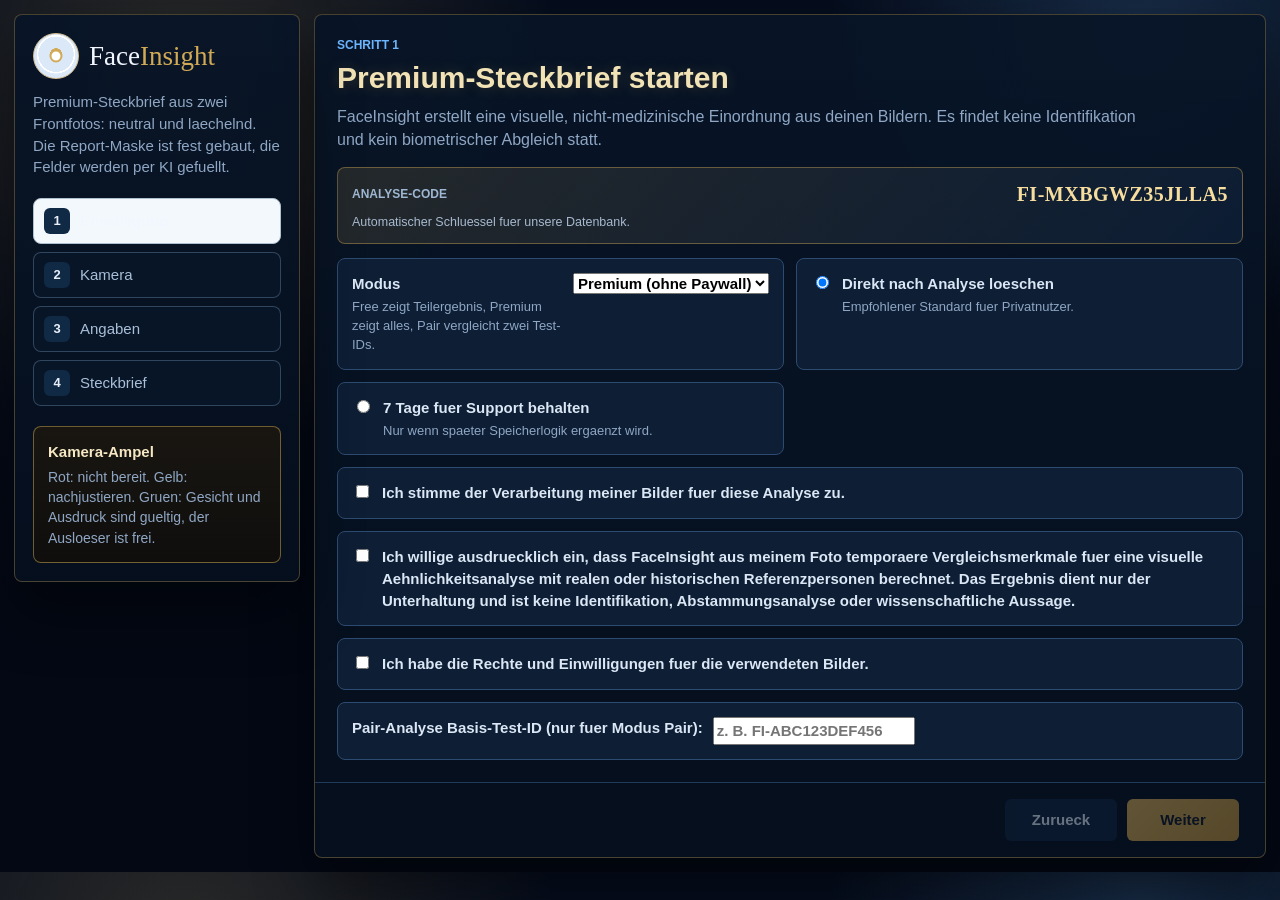
==== commit 018778f1: "fix: generator und steckbrief stabilisiert" ====
--- a/index.html
+++ b/index.html
@@ -6,7 +6,7 @@
   <title>FaceInsight Premium Generator</title>
   <meta name="robots" content="noindex,nofollow">
   <meta name="theme-color" content="#081525">
-  <link rel="stylesheet" href="assets/css/faceinsight.css?v=20260501-0315">
+  <link rel="stylesheet" href="assets/css/faceinsight.css?v=20260501-1745">
 </head>
 <body>
   <main class="fi-app" data-fi-app>
@@ -24,7 +24,7 @@
       </ol>
       <div class="fi-sidebar-note">
         <strong>Kamera-Ampel</strong>
-        <p>Rot: kein gutes Bild. Gelb: fast bereit. Gruen: Countdown startet. Auf modernen Handys wird zusaetzlich geprueft, ob ein Gesicht im Bild ist.</p>
+        <p>Rot: nicht bereit. Gelb: nachjustieren. Gruen: Gesicht und Ausdruck sind gueltig, der Ausloeser ist frei.</p>
       </div>
     </aside>
 
@@ -69,7 +69,7 @@
         <section class="fi-step" data-step="1">
           <span class="fi-kicker">Schritt 2</span>
           <h1>Frontfotos + optional Seitenprofil</h1>
-          <p class="fi-lead">Halte das Handy auf Augenhoehe direkt vor dein Gesicht. Erst neutral aufnehmen, dann in gleicher Position laecheln. Optional kannst du ein Seitenprofil hochladen fuer mehr Praezision.</p>
+          <p class="fi-lead">Halte das Handy auf Augenhoehe direkt vor dein Gesicht. Erst neutral ohne Laecheln aufnehmen, dann in gleicher Position sichtbar laecheln. Der Ausloeser wird erst aktiv, wenn der Rahmen gruen ist.</p>
 
           <div class="fi-phone-guide" aria-label="Kamerahaltung">
             <div class="fi-phone">
@@ -93,7 +93,7 @@
                 <div class="fi-face-ring"><span></span></div>
                 <div class="fi-frame-top"><strong>Front neutral</strong><small data-live-state="front_neutral">Kamera oder Upload waehlen</small></div>
                 <div class="fi-countdown" data-countdown="front_neutral" hidden>3</div>
-                <button class="fi-frame-capture" type="button" data-capture="front_neutral">Jetzt ausloesen</button>
+                <button class="fi-frame-capture" type="button" data-capture="front_neutral" disabled>Jetzt ausloesen</button>
               </div>
               <div class="fi-card-body">
                 <h2>1. Neutral</h2>
@@ -101,7 +101,7 @@
                 <div class="fi-quality" data-quality="front_neutral">Noch kein Foto</div>
                 <div class="fi-actions-row">
                   <button type="button" data-start-camera="front_neutral">Kamera</button>
-                  <button type="button" data-capture="front_neutral">Ausloesen</button>
+                  <button type="button" data-capture="front_neutral" disabled>Ausloesen</button>
                   <label>Upload <input type="file" accept="image/*" capture="user" data-upload="front_neutral"></label>
                 </div>
               </div>
@@ -115,7 +115,7 @@
                 <div class="fi-face-ring"><span></span></div>
                 <div class="fi-frame-top"><strong>Front laechelnd</strong><small data-live-state="front_smile">Kamera oder Upload waehlen</small></div>
                 <div class="fi-countdown" data-countdown="front_smile" hidden>3</div>
-                <button class="fi-frame-capture" type="button" data-capture="front_smile">Jetzt ausloesen</button>
+                <button class="fi-frame-capture" type="button" data-capture="front_smile" disabled>Jetzt ausloesen</button>
               </div>
               <div class="fi-card-body">
                 <h2>2. Laecheln</h2>
@@ -123,7 +123,7 @@
                 <div class="fi-quality" data-quality="front_smile">Noch kein Foto</div>
                 <div class="fi-actions-row">
                   <button type="button" data-start-camera="front_smile">Kamera</button>
-                  <button type="button" data-capture="front_smile">Ausloesen</button>
+                  <button type="button" data-capture="front_smile" disabled>Ausloesen</button>
                   <label>Upload <input type="file" accept="image/*" capture="user" data-upload="front_smile"></label>
                 </div>
               </div>
@@ -138,13 +138,13 @@
                 <div class="fi-face-ring"><span></span></div>
                 <div class="fi-frame-top"><strong>Seitenprofil (optional)</strong><small data-live-state="side_profile">Upload empfohlen</small></div>
                 <div class="fi-countdown" data-countdown="side_profile" hidden>3</div>
-                <button class="fi-frame-capture" type="button" data-capture="side_profile">Jetzt ausloesen</button>
+                <button class="fi-frame-capture" type="button" data-capture="side_profile" disabled>Jetzt ausloesen</button>
               </div>
               <div class="fi-card-footer">
                 <div class="fi-quality" data-quality="side_profile">Optional fuer hoehere Analysegenauigkeit</div>
                 <div class="fi-actions-row">
                   <button type="button" data-start-camera="side_profile">Kamera</button>
-                  <button type="button" data-capture="side_profile">Ausloesen</button>
+                  <button type="button" data-capture="side_profile" disabled>Ausloesen</button>
                   <label>Upload <input type="file" accept="image/*" capture="environment" data-upload="side_profile"></label>
                 </div>
               </div>
@@ -334,6 +334,6 @@
     </section>
   </main>
 
-  <script src="assets/js/faceinsight.js?v=20260501-0315"></script>
+  <script src="assets/js/faceinsight.js?v=20260501-1745"></script>
 </body>
 </html>
--- a/assets/css/faceinsight.css
+++ b/assets/css/faceinsight.css
@@ -78,6 +78,7 @@
 .fi-countdown{align-items:center;background:rgba(6,17,27,.78);border:3px solid var(--green);border-radius:999px;color:#fff;display:flex;font-size:78px;font-weight:900;height:150px;justify-content:center;left:50%;position:absolute;text-shadow:0 0 24px rgba(31,166,107,.7);top:50%;transform:translate(-50%,-50%);width:150px;z-index:8}
 .fi-countdown[hidden]{display:none}
 .fi-frame-capture{background:rgba(201,155,82,.96);border:0;border-radius:6px;bottom:14px;color:#17120a;font-weight:900;left:14px;min-height:50px;position:absolute;right:14px;z-index:7}
+.fi-frame-capture:disabled,.fi-actions-row button:disabled{background:rgba(115,128,140,.76)!important;color:#dfe8f0!important;opacity:.72}
 .fi-card-body,.fi-card-footer{display:flex;flex-direction:column;padding:16px}
 .fi-card-footer{justify-content:flex-end}
 .fi-card-body h2{font-size:19px;line-height:1.2;margin:0 0 6px}
@@ -208,9 +209,10 @@
   .fi-frame{min-height:390px}
   .fi-phone-guide{grid-template-columns:1fr;text-align:center}
   .fi-actions-row{grid-template-columns:1fr}
-  .fi-frame-capture{bottom:10px;min-height:54px}
+  .fi-frame-capture{bottom:10px;font-size:17px;min-height:58px}
   .fi-countdown{font-size:70px;height:136px;width:136px}
-  .fi-nav{padding:14px 18px}
+  .fi-nav{background:rgba(255,255,255,.96);bottom:0;box-shadow:0 -12px 28px rgba(16,40,70,.14);margin:0 -16px -16px;padding:12px 16px;position:sticky;z-index:20}
+  .fi-nav button{flex:1;min-height:48px}
   .fi-premium-sheet{padding:14px 10px}
   .fi-wordmark{font-size:34px}
   .fi-logo-orb{height:48px;width:48px}
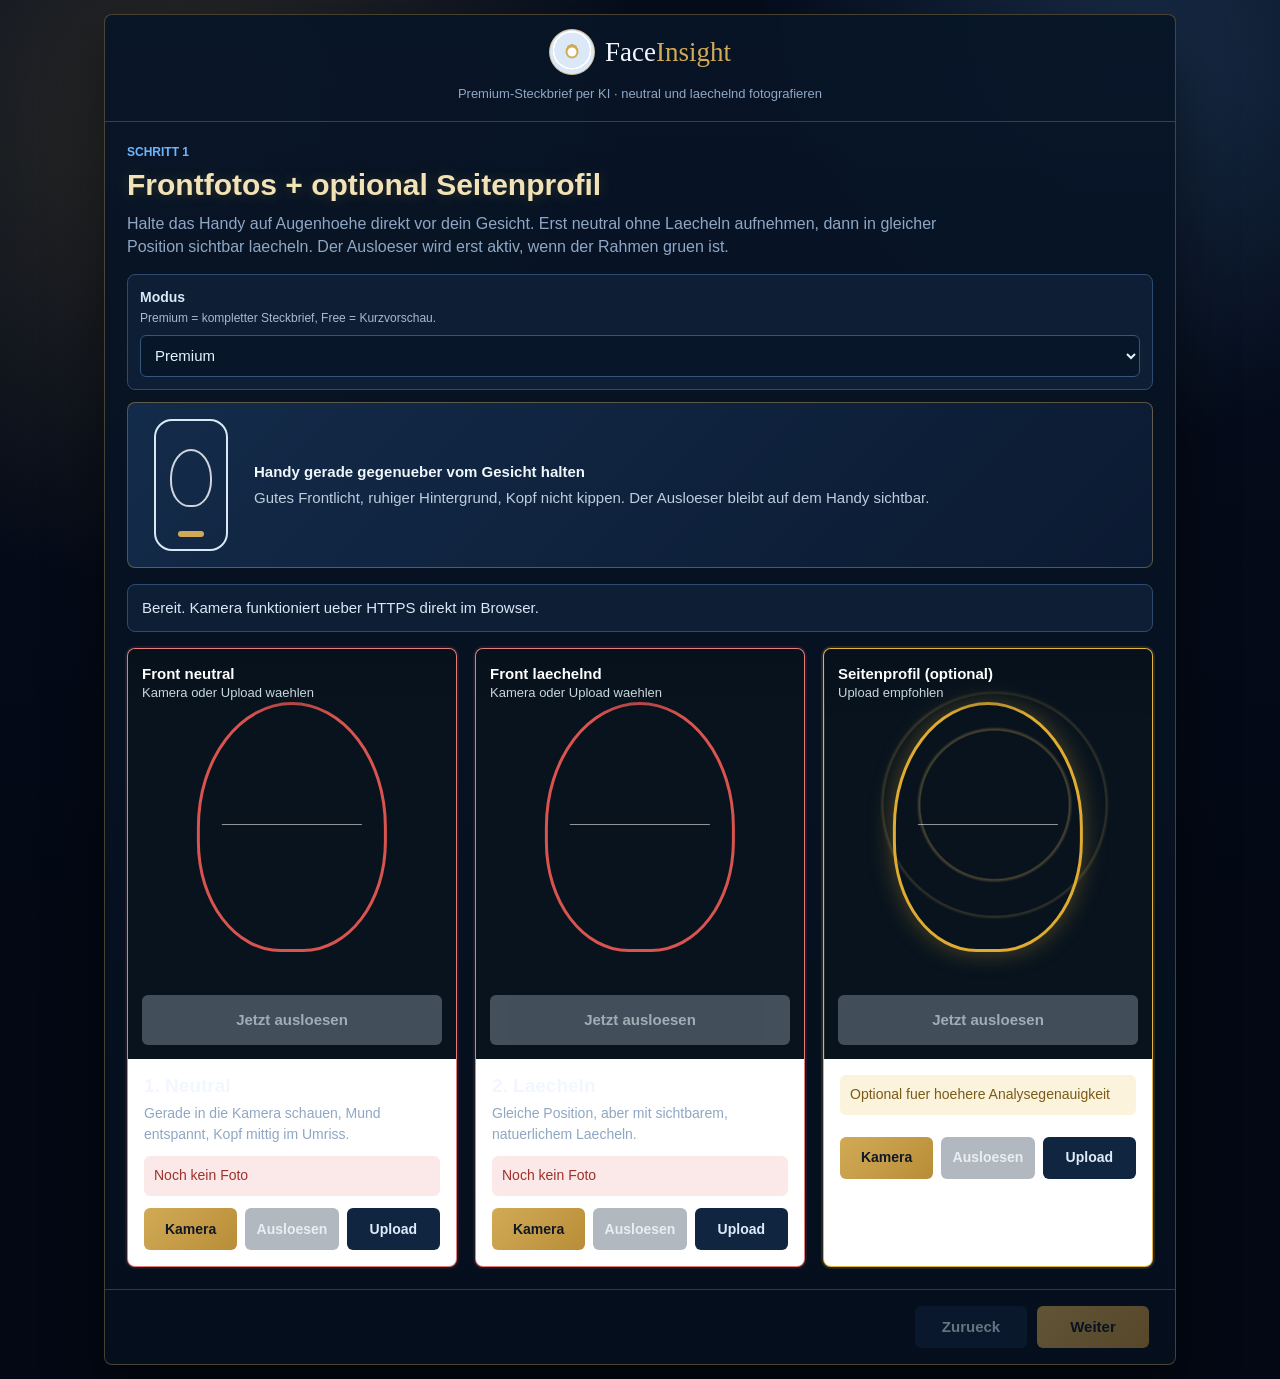
==== commit cb06fc13: "fix: releasepunkt fuer generator und reports" ====
--- a/index.html
+++ b/index.html
@@ -6,70 +6,35 @@
   <title>FaceInsight Premium Generator</title>
   <meta name="robots" content="noindex,nofollow">
   <meta name="theme-color" content="#081525">
-  <link rel="stylesheet" href="assets/css/faceinsight.css?v=20260501-1745">
+  <link rel="stylesheet" href="assets/css/faceinsight.css?v=20260501-2510">
 </head>
 <body>
   <main class="fi-app" data-fi-app>
-    <aside class="fi-sidebar" aria-label="FaceInsight Ablauf">
-      <a class="fi-brand" href="./" aria-label="FaceInsight Generator">
-        <span class="fi-brand-mark"></span>
-        <strong>Face<span>Insight</span></strong>
-      </a>
-      <p>Premium-Steckbrief aus zwei Frontfotos: neutral und laechelnd. Die Report-Maske ist fest gebaut, die Felder werden per KI gefuellt.</p>
-      <ol class="fi-steps" aria-label="Generator Schritte">
-        <li class="is-active" data-step-indicator="0"><span>1</span> Einwilligung</li>
-        <li data-step-indicator="1"><span>2</span> Kamera</li>
-        <li data-step-indicator="2"><span>3</span> Angaben</li>
-        <li data-step-indicator="3"><span>4</span> Steckbrief</li>
-      </ol>
-      <div class="fi-sidebar-note">
-        <strong>Kamera-Ampel</strong>
-        <p>Rot: nicht bereit. Gelb: nachjustieren. Gruen: Gesicht und Ausdruck sind gueltig, der Ausloeser ist frei.</p>
-      </div>
-    </aside>
-
     <section class="fi-workspace">
+      <header class="fi-gen-header">
+        <a class="fi-brand fi-gen-brand" href="./" aria-label="FaceInsight Generator">
+          <span class="fi-brand-mark"></span>
+          <strong>Face<span>Insight</span></strong>
+        </a>
+        <p class="fi-gen-tagline">Premium-Steckbrief per KI &middot; neutral und laechelnd fotografieren</p>
+      </header>
       <form class="fi-form" data-fi-form novalidate>
-        <section class="fi-step is-active" data-step="0">
+        <input type="hidden" name="client_test_code">
+
+        <section class="fi-step" data-step="1">
           <span class="fi-kicker">Schritt 1</span>
-          <h1>Premium-Steckbrief starten</h1>
-          <p class="fi-lead">FaceInsight erstellt eine visuelle, nicht-medizinische Einordnung aus deinen Bildern. Es findet keine Identifikation und kein biometrischer Abgleich statt.</p>
-          <input type="hidden" name="client_test_code">
-          <div class="fi-code-card">
-            <span>Analyse-Code</span>
-            <strong data-client-test-code>FI-...</strong>
-            <small>Automatischer Schluessel fuer unsere Datenbank.</small>
-          </div>
-          <div class="fi-consent-grid">
-            <label class="fi-choice">
-              <span>
-                <strong>Modus</strong>
-                <small>Free zeigt Teilergebnis, Premium zeigt alles, Pair vergleicht zwei Test-IDs.</small>
-              </span>
+          <h1>Frontfotos + optional Seitenprofil</h1>
+          <p class="fi-lead">Halte das Handy auf Augenhoehe direkt vor dein Gesicht. Erst neutral ohne Laecheln aufnehmen, dann in gleicher Position sichtbar laecheln. Der Ausloeser wird erst aktiv, wenn der Rahmen gruen ist.</p>
+          <div class="fi-mode-card">
+            <label>
+              <strong>Modus</strong>
+              <small>Premium = kompletter Steckbrief, Free = Kurzvorschau.</small>
               <select name="report_mode">
-                <option value="premium" selected>Premium (ohne Paywall)</option>
-                <option value="pair">Pair-Analyse</option>
+                <option value="premium" selected>Premium</option>
+                <option value="free">Free Vorschau</option>
               </select>
             </label>
-            <label class="fi-choice">
-              <input type="radio" name="storage_mode" value="delete_immediately" checked>
-              <span><strong>Direkt nach Analyse loeschen</strong><small>Empfohlener Standard fuer Privatnutzer.</small></span>
-            </label>
-            <label class="fi-choice">
-              <input type="radio" name="storage_mode" value="support_7_days">
-              <span><strong>7 Tage fuer Support behalten</strong><small>Nur wenn spaeter Speicherlogik ergaenzt wird.</small></span>
-            </label>
-          </div>
-          <label class="fi-check"><input type="checkbox" name="privacy_ack"><span>Ich stimme der Verarbeitung meiner Bilder fuer diese Analyse zu.</span></label>
-          <label class="fi-check"><input type="checkbox" name="similarity_ack"><span>Ich willige ausdruecklich ein, dass FaceInsight aus meinem Foto temporaere Vergleichsmerkmale fuer eine visuelle Aehnlichkeitsanalyse mit realen oder historischen Referenzpersonen berechnet. Das Ergebnis dient nur der Unterhaltung und ist keine Identifikation, Abstammungsanalyse oder wissenschaftliche Aussage.</span></label>
-          <label class="fi-check"><input type="checkbox" name="rights_ack"><span>Ich habe die Rechte und Einwilligungen fuer die verwendeten Bilder.</span></label>
-          <label class="fi-check"><span>Pair-Analyse Basis-Test-ID (nur fuer Modus Pair):</span><input type="text" name="pair_base_test_id" placeholder="z. B. FI-ABC123DEF456"></label>
-        </section>
-
-        <section class="fi-step" data-step="1">
-          <span class="fi-kicker">Schritt 2</span>
-          <h1>Frontfotos + optional Seitenprofil</h1>
-          <p class="fi-lead">Halte das Handy auf Augenhoehe direkt vor dein Gesicht. Erst neutral ohne Laecheln aufnehmen, dann in gleicher Position sichtbar laecheln. Der Ausloeser wird erst aktiv, wenn der Rahmen gruen ist.</p>
+          </div>
 
           <div class="fi-phone-guide" aria-label="Kamerahaltung">
             <div class="fi-phone">
@@ -87,7 +52,7 @@
           <div class="fi-photo-grid">
             <article class="fi-photo-card is-red" data-photo-card="front_neutral">
               <div class="fi-frame" data-frame="front_neutral">
-                <video playsinline muted data-video="front_neutral"></video>
+                <video playsinline webkit-playsinline muted autoplay data-video="front_neutral"></video>
                 <img alt="Front neutral" data-preview="front_neutral">
                 <canvas hidden data-canvas="front_neutral"></canvas>
                 <div class="fi-face-ring"><span></span></div>
@@ -109,7 +74,7 @@
 
             <article class="fi-photo-card is-red" data-photo-card="front_smile">
               <div class="fi-frame" data-frame="front_smile">
-                <video playsinline muted data-video="front_smile"></video>
+                <video playsinline webkit-playsinline muted autoplay data-video="front_smile"></video>
                 <img alt="Front laechelnd" data-preview="front_smile">
                 <canvas hidden data-canvas="front_smile"></canvas>
                 <div class="fi-face-ring"><span></span></div>
@@ -131,7 +96,7 @@
 
             <article class="fi-photo-card is-yellow" data-photo-card="side_profile">
               <div class="fi-frame" data-frame="side_profile">
-                <video playsinline muted data-video="side_profile"></video>
+                <video playsinline webkit-playsinline muted autoplay data-video="side_profile"></video>
                 <img alt="Seitenprofil optional" data-preview="side_profile">
                 <canvas hidden data-canvas="side_profile"></canvas>
                 <div class="fi-photo-gridlines" aria-hidden="true"></div>
@@ -153,7 +118,7 @@
         </section>
 
         <section class="fi-step" data-step="2">
-          <span class="fi-kicker">Schritt 3</span>
+          <span class="fi-kicker">Schritt 2</span>
           <h1>Angaben fuer die Maske</h1>
           <p class="fi-lead">Diese Angaben steuern die Beschriftung. Die KI prueft trotzdem, ob das Foto visuell plausibel zum angegebenen Alter passt.</p>
           <div class="fi-field-grid">
@@ -334,6 +299,25 @@
     </section>
   </main>
 
-  <script src="assets/js/faceinsight.js?v=20260501-1745"></script>
+  <script src="assets/js/faceinsight.js?v=20260501-2510"></script>
+  <div class="fi-cookie-banner" data-cookie-banner hidden role="region" aria-label="Datenschutz und Speicherwahl">
+    <div class="fi-cookie-banner-body">
+      <p class="fi-cookie-intro">Du steuerst, was wir auf diesem Geraet dauerhaft speichern. <strong>Erforderlich</strong> bleibt immer aktiv fuer Ablauf, Sicherheit und Gastlinks; optional kannst du <strong>Komfort</strong> aktivieren.</p>
+      <ul class="fi-cookie-list">
+        <li><strong>Erforderlich:</strong> Sitzungsdaten im Browser fuer Kamera/Zwischenspeicher (kein externes Tracking), Zugriff ueber geschuetzte Links.</li>
+        <li class="fi-cookie-choice-row">
+          <label class="fi-cookie-check">
+            <input type="checkbox" name="cookie_comfort" data-cookie-comfort>
+            <span><strong>Komfort:</strong> Einstellungen und Erkennung auf diesem Geraet laenger merken (localStorage).</span>
+          </label>
+        </li>
+      </ul>
+      <div class="fi-cookie-actions">
+        <button type="button" class="fi-cookie-secondary" data-cookie-essential>Nur Erforderliche</button>
+        <button type="button" class="fi-cookie-secondary" data-cookie-save>Auswahl speichern</button>
+        <button type="button" class="fi-cookie-primary" data-cookie-all>Alle akzeptieren</button>
+      </div>
+    </div>
+  </div>
 </body>
 </html>
--- a/assets/css/faceinsight.css
+++ b/assets/css/faceinsight.css
@@ -26,6 +26,8 @@
 .fi-app{align-items:start;display:grid;gap:14px;grid-template-columns:minmax(236px,286px) minmax(0,1fr);margin:0 auto;max-width:1320px;padding:14px}
 .fi-sidebar,.fi-workspace{background:var(--panel);border:1px solid var(--line);border-radius:8px;box-shadow:var(--shadow)}
 .fi-sidebar{align-self:start;padding:18px;position:sticky;top:14px}
+.fi-sidebar{display:none!important}
+.fi-app{grid-template-columns:1fr!important;max-width:1100px}
 .fi-brand{align-items:center;color:var(--ink);display:flex;gap:10px;text-decoration:none}
 .fi-brand strong{font-family:Georgia,"Times New Roman",serif;font-size:27px;font-weight:500;line-height:1}
 .fi-brand strong span{color:var(--gold)}
@@ -39,6 +41,9 @@
 .fi-sidebar-note{background:#fff7ea;border:1px solid #ead7b7;border-radius:8px;padding:14px}
 .fi-sidebar-note strong{display:block}.fi-sidebar-note p{font-size:14px;margin:4px 0 0}
 .fi-workspace{align-self:start;min-width:0;overflow:hidden}
+.fi-gen-header{border-bottom:1px solid var(--line);padding:14px 18px 18px;text-align:center}
+.fi-gen-header .fi-brand{justify-content:center;margin:0 auto}
+.fi-gen-tagline{color:var(--muted);font-size:13px;line-height:1.35;margin:10px auto 0;max-width:640px}
 .fi-form{margin:0}
 .fi-step{display:none;padding:22px}
 .fi-step.is-active{display:block}
@@ -47,6 +52,35 @@
 .fi-lead{color:var(--muted);font-size:16px;margin:0 0 16px;max-width:820px}
 .fi-consent-grid,.fi-field-grid{display:grid;gap:12px;grid-template-columns:repeat(2,minmax(0,1fr))}
 .fi-choice,.fi-check,.fi-field-grid label{background:#fafbfc;border:1px solid var(--line);border-radius:8px;color:#1c2a36;display:block;font-weight:850;padding:14px}
+.fi-mode-card{
+  margin:0 0 12px;
+}
+.fi-mode-card label{
+  background:#0d1e35;
+  border:1px solid #2d4b70;
+  border-radius:8px;
+  color:#dbe7f5;
+  display:grid;
+  gap:4px;
+  padding:12px;
+}
+.fi-mode-card strong{
+  font-size:14px;
+}
+.fi-mode-card small{
+  color:#a8bad0;
+  font-size:12px;
+  line-height:1.3;
+}
+.fi-mode-card select{
+  background:#081629;
+  border:1px solid #33567f;
+  border-radius:6px;
+  color:#e7f2ff;
+  margin-top:4px;
+  min-height:42px;
+  padding:8px 10px;
+}
 .fi-choice{align-items:flex-start;display:flex;gap:10px}
 .fi-choice small{color:var(--muted);display:block;font-size:13px;font-weight:500;margin-top:3px}
 .fi-check{align-items:flex-start;display:flex;gap:10px;margin-top:12px}
@@ -65,7 +99,12 @@
 .fi-photo-card.is-green{border-color:rgba(31,166,107,.9);box-shadow:0 0 0 2px rgba(31,166,107,.17)}
 .fi-frame{aspect-ratio:4/5;background:#08131e;min-height:360px;overflow:hidden;position:relative}
 .fi-frame video,.fi-frame img{display:none;height:100%;inset:0;position:absolute;width:100%;z-index:1}
-.fi-frame video{object-fit:cover;transform:scaleX(-1)}
+.fi-frame video{
+  background:#08131e;
+  object-fit:contain;
+  object-position:center;
+  transform:scaleX(-1);
+}
 .fi-frame img{background:#08131e;object-fit:contain}
 .fi-photo-card.has-image .fi-frame img,.fi-photo-card.is-live .fi-frame video{display:block}
 .fi-face-ring{border:3px solid var(--red);border-radius:50% 50% 44% 44%;height:61%;left:50%;position:absolute;top:13%;transform:translateX(-50%);transition:border-color .2s,box-shadow .2s;width:58%;z-index:3}
@@ -180,6 +219,105 @@
 .fi-sheet-footer button{background:var(--ink);border:0;border-radius:6px;color:#fff;font-weight:900;min-height:42px;padding:10px 14px}
 .fi-sheet-footer button:first-child{background:var(--gold)}
 
+.fi-cookie-banner{
+  background:rgba(5,18,34,.96);
+  border:1px solid rgba(210,170,86,.58);
+  border-radius:12px;
+  bottom:max(14px, env(safe-area-inset-bottom));
+  box-shadow:0 18px 44px rgba(0,0,0,.5);
+  left:max(14px, env(safe-area-inset-left));
+  max-height:min(58vh, 420px);
+  overflow:auto;
+  -webkit-overflow-scrolling:touch;
+  padding:0;
+  position:fixed;
+  right:max(14px, env(safe-area-inset-right));
+  touch-action:manipulation;
+  z-index:2147483000;
+  pointer-events:auto;
+}
+.fi-cookie-banner-body{
+  display:flex;
+  flex-direction:column;
+  gap:12px;
+  padding:14px 16px 16px;
+}
+.fi-cookie-intro{
+  color:#dfeaf8;
+  font-size:13px;
+  line-height:1.4;
+  margin:0;
+}
+.fi-cookie-intro strong{color:#f0dca0}
+.fi-cookie-list{
+  color:#b9cff0;
+  font-size:13px;
+  line-height:1.4;
+  list-style:none;
+  margin:0;
+  padding:0;
+}
+.fi-cookie-list li{
+  margin:0 0 10px;
+  padding-left:0;
+}
+.fi-cookie-choice-row{margin-bottom:4px!important}
+.fi-cookie-check{
+  align-items:flex-start;
+  cursor:pointer;
+  display:flex;
+  gap:10px;
+  margin:0;
+}
+.fi-cookie-check input{
+  flex-shrink:0;
+  margin-top:3px;
+  min-height:20px;
+  min-width:20px;
+  accent-color:#d2aa56;
+}
+.fi-cookie-check span strong{color:#f0dca0}
+.fi-cookie-actions{
+  display:flex;
+  flex-direction:column-reverse;
+  gap:10px;
+  margin-top:4px;
+}
+.fi-cookie-actions button{
+  border:0;
+  border-radius:10px;
+  font:inherit;
+  font-weight:850;
+  min-height:48px;
+  padding:11px 14px;
+  touch-action:manipulation;
+}
+.fi-cookie-primary{
+  background:linear-gradient(135deg, #d2aa56, #b88d38);
+  color:#0b1422;
+}
+.fi-cookie-secondary{
+  background:rgba(255,255,255,.08);
+  border:1px solid rgba(210,170,86,.42)!important;
+  color:#eaf2fb;
+}
+
+@media (min-width:761px){
+  .fi-cookie-banner{
+    bottom:max(18px, env(safe-area-inset-bottom));
+    left:auto;
+    max-width:448px;
+    right:max(22px, env(safe-area-inset-right));
+  }
+  .fi-cookie-actions{
+    flex-direction:row;
+    flex-wrap:wrap;
+    gap:10px;
+  }
+  .fi-cookie-actions .fi-cookie-primary{flex:1 1 auto;min-width:140px}
+  .fi-cookie-actions .fi-cookie-secondary{flex:1 1 42%;min-width:120px}
+}
+
 @media print{
   @page{margin:8mm;size:A4 portrait}
   body{background:#fff!important}
@@ -202,6 +340,7 @@
 }
 
 @media (max-width:760px){
+  .fi-cookie-banner{bottom:calc(82px + max(12px, env(safe-area-inset-bottom)))}
   .fi-app{padding:10px}
   .fi-step{padding:16px}
   h1{font-size:27px}
@@ -213,6 +352,15 @@
   .fi-countdown{font-size:70px;height:136px;width:136px}
   .fi-nav{background:rgba(255,255,255,.96);bottom:0;box-shadow:0 -12px 28px rgba(16,40,70,.14);margin:0 -16px -16px;padding:12px 16px;position:sticky;z-index:20}
   .fi-nav button{flex:1;min-height:48px}
+  .fi-mode-card label{
+    padding:10px;
+  }
+  .fi-mode-card strong{
+    font-size:13px;
+  }
+  .fi-mode-card small{
+    font-size:11px;
+  }
   .fi-premium-sheet{padding:14px 10px}
   .fi-wordmark{font-size:34px}
   .fi-logo-orb{height:48px;width:48px}
@@ -266,6 +414,10 @@
   border:1px solid rgba(210,170,86,.32);
 }
 
+.fi-gen-header{
+  border-bottom-color:rgba(210,170,86,.28);
+}
+
 .fi-brand,.fi-steps li.is-active,.fi-card-body h2,.fi-sheet-header p{
   color:#f2f7ff;
 }
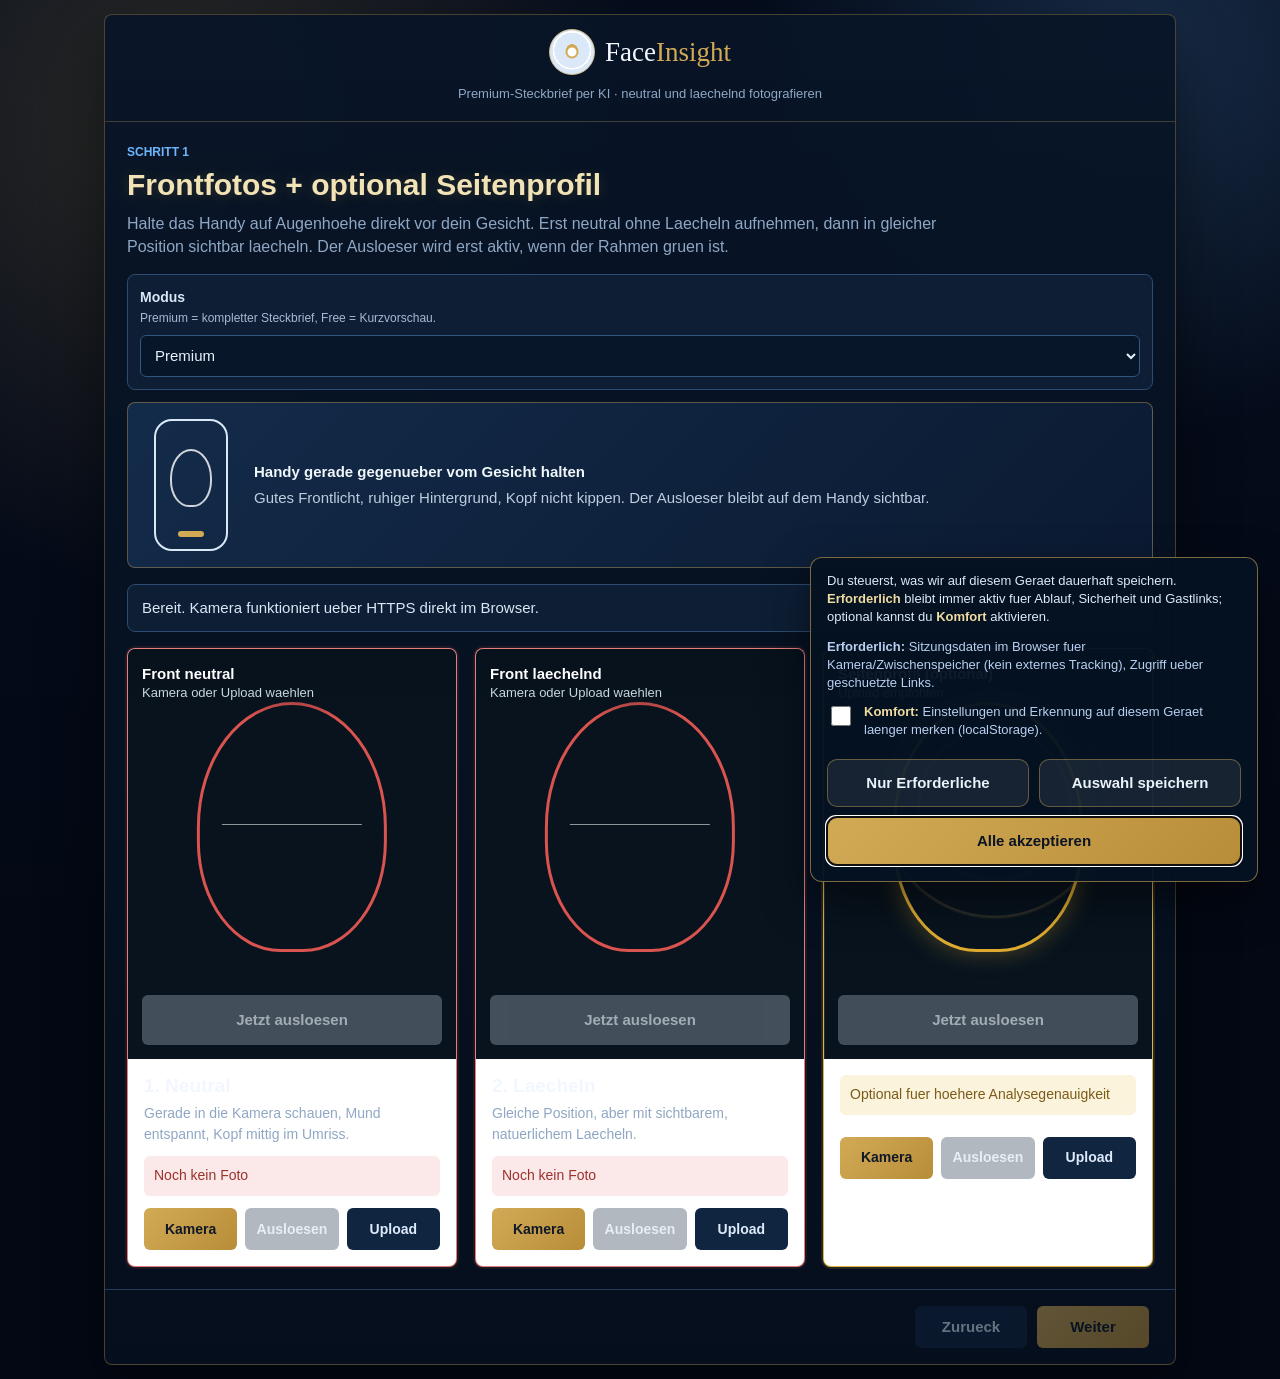
==== commit 4f87c8a0: "feat: Kamera Auto-Ausloeser, Memory-Spiel, Cookie v3, Wikimedia-Bilder, Steckbrief-UI Co-authored-by" ====
--- a/index.html
+++ b/index.html
@@ -6,7 +6,7 @@
   <title>FaceInsight Premium Generator</title>
   <meta name="robots" content="noindex,nofollow">
   <meta name="theme-color" content="#081525">
-  <link rel="stylesheet" href="assets/css/faceinsight.css?v=20260501-2510">
+  <link rel="stylesheet" href="assets/css/faceinsight.css?v=20260502-2000">
 </head>
 <body>
   <main class="fi-app" data-fi-app>
@@ -150,6 +150,11 @@
             <p data-loading-copy>Bilder werden vorbereitet.</p>
             <div class="fi-loading-bar"><i data-loading-bar></i></div>
             <strong data-loading-percent>0%</strong>
+            <div class="fi-loading-game" data-loading-game>
+              <span>Ged&auml;chtnis: 6 Paare finden (3&times;4 Karten)</span>
+              <div class="fi-memory-grid" data-memory-grid role="group" aria-label="Gedaechtnis-Karten"></div>
+              <small data-loading-game-score>0 / 6 Paare</small>
+            </div>
           </div>
 
           <div class="fi-report-error" data-report-error hidden></div>
@@ -299,7 +304,13 @@
     </section>
   </main>
 
-  <script src="assets/js/faceinsight.js?v=20260501-2510"></script>
+  <div class="fi-camera-gate" data-camera-gate hidden role="dialog" aria-modal="true" aria-labelledby="fi-camera-gate-title">
+    <div class="fi-camera-gate-panel">
+      <h2 id="fi-camera-gate-title">Kamera &amp; Auswertung</h2>
+      <p>Die Kamera dient nur deinen Frontfotos f&uuml;r die Analyse. Ohne deine Zustimmung im Browser startet sie nicht. Einwilligung zu nicht notwendigen Cookies kannst du unten &uuml;ber die Datenschutzleiste w&auml;hlen.</p>
+      <button type="button" class="fi-camera-gate-ok" data-camera-gate-ok>Verstanden, Kamera starten</button>
+    </div>
+  </div>
   <div class="fi-cookie-banner" data-cookie-banner hidden role="region" aria-label="Datenschutz und Speicherwahl">
     <div class="fi-cookie-banner-body">
       <p class="fi-cookie-intro">Du steuerst, was wir auf diesem Geraet dauerhaft speichern. <strong>Erforderlich</strong> bleibt immer aktiv fuer Ablauf, Sicherheit und Gastlinks; optional kannst du <strong>Komfort</strong> aktivieren.</p>
@@ -319,5 +330,6 @@
       </div>
     </div>
   </div>
+  <script src="assets/js/faceinsight.js?v=20260502-2000"></script>
 </body>
 </html>
--- a/assets/css/faceinsight.css
+++ b/assets/css/faceinsight.css
@@ -235,7 +235,9 @@
   touch-action:manipulation;
   z-index:2147483000;
   pointer-events:auto;
-}
+  overscroll-behavior:contain;
+}
+.fi-cookie-banner[hidden]{display:none!important}
 .fi-cookie-banner-body{
   display:flex;
   flex-direction:column;
@@ -341,6 +343,7 @@
 
 @media (max-width:760px){
   .fi-cookie-banner{bottom:calc(82px + max(12px, env(safe-area-inset-bottom)))}
+  body.fi-cookie-open .fi-nav{pointer-events:none}
   .fi-app{padding:10px}
   .fi-step{padding:16px}
   h1{font-size:27px}
@@ -513,6 +516,49 @@
   border-color:#34537c;
   color:#dce9f9;
 }
+.fi-loading h1{
+  color:#f3deb0!important;
+  font-family:Aptos,-apple-system,BlinkMacSystemFont,"Segoe UI",Roboto,Arial,sans-serif!important;
+  font-weight:800;
+  letter-spacing:.2px;
+  text-shadow:0 0 14px rgba(210,170,86,.25);
+}
+.fi-loading .fi-kicker{color:#9bc4ee!important}
+.fi-loading [data-loading-copy]{color:#e9f3ff;min-height:1.4em}
+.fi-loading-game{
+  align-items:center;
+  display:grid;
+  gap:8px;
+  grid-template-columns:1fr auto auto;
+  margin-top:12px;
+  padding:10px 12px;
+  border:1px solid rgba(210,170,86,.38);
+  border-radius:10px;
+  background:rgba(8,24,43,.76);
+}
+.fi-loading-game span{
+  color:#d6e8fb;
+  font-size:12px;
+  font-weight:700;
+}
+.fi-loading-game button{
+  border:1px solid rgba(210,170,86,.64);
+  border-radius:999px;
+  width:44px;
+  height:44px;
+  min-height:44px;
+  background:linear-gradient(135deg,#f3cb72,#c79437);
+  color:#132339;
+  font-size:22px;
+  line-height:1;
+  box-shadow:0 0 12px rgba(241,201,112,.35);
+}
+.fi-loading-game small{
+  color:#f6e0ac;
+  font-weight:800;
+  min-width:58px;
+  text-align:right;
+}
 
 .fi-premium-sheet{
   background:
@@ -532,6 +578,16 @@
 .fi-wordmark,.fi-sheet-header h1,.fi-sheet-header p,
 .fi-report-card h2,.fi-fact-card strong,.fi-premium-score b{
   color:#f2e3b6;
+}
+.fi-premium-profile .fi-sheet-header h1,
+.fi-premium-profile .fi-report-card h2,
+.fi-premium-profile .fi-fact-card strong,
+.fi-premium-profile .fi-star-score b,
+.fi-premium-profile .fi-wordmark{
+  font-family:Aptos,-apple-system,BlinkMacSystemFont,"Segoe UI",Roboto,Arial,sans-serif!important;
+  letter-spacing:.2px!important;
+  font-weight:800!important;
+  text-transform:none!important;
 }
 
 .fi-sheet-header h1{
@@ -1085,7 +1141,7 @@
 }
 
 .fi-custom-top-logo img{
-  filter:drop-shadow(0 0 10px rgba(83,161,255,.45)) drop-shadow(0 0 18px rgba(241,201,112,.3));
+  filter:brightness(0) invert(1) drop-shadow(0 0 12px rgba(255,255,255,.18));
   height:84px;
   max-width:min(92%,520px);
   object-fit:contain;
@@ -2161,3 +2217,58 @@
     font-size:19px;
   }
 }
+
+.fi-loading-game span{display:block;margin-bottom:8px;color:#254f73;font-size:13px;font-weight:700}
+.fi-memory-grid{
+  display:grid;
+  grid-template-columns:repeat(3,minmax(0,1fr));
+  gap:6px;
+  max-width:280px;
+  margin:0 auto 6px;
+  touch-action:manipulation;
+}
+.fi-memory-card{
+  aspect-ratio:1;
+  min-height:44px;
+  border-radius:8px;
+  border:1px solid #b8c9dc;
+  background:linear-gradient(180deg,#f3f8fc,#e2edf7);
+  font-size:22px;
+  line-height:1;
+  padding:0;
+  display:flex;
+  align-items:center;
+  justify-content:center;
+}
+.fi-memory-card:disabled{opacity:.4}
+.fi-camera-gate{
+  position:fixed;
+  inset:0;
+  z-index:2147483600;
+  background:rgba(5,12,24,.65);
+  display:flex;
+  align-items:center;
+  justify-content:center;
+  padding:max(16px,env(safe-area-inset-top)) max(16px,env(safe-area-inset-right)) max(16px,env(safe-area-inset-bottom)) max(16px,env(safe-area-inset-left));
+}
+.fi-camera-gate[hidden]{display:none!important}
+.fi-camera-gate-panel{
+  max-width:400px;
+  background:#fbfcfe;
+  border:1px solid #c5d6e6;
+  border-radius:12px;
+  padding:16px 18px;
+  box-shadow:0 20px 50px rgba(0,0,0,.35);
+}
+.fi-camera-gate-panel h2{margin:0 0 8px;font-size:18px;color:#102846}
+.fi-camera-gate-panel p{margin:0 0 14px;font-size:14px;line-height:1.4;color:#3a4f63}
+.fi-camera-gate-ok{
+  width:100%;
+  min-height:48px;
+  border:0;
+  border-radius:10px;
+  background:linear-gradient(135deg,#0b4b82,#102846);
+  color:#fff;
+  font-weight:800;
+}
+body.fi-camera-gate-open{overflow:hidden}
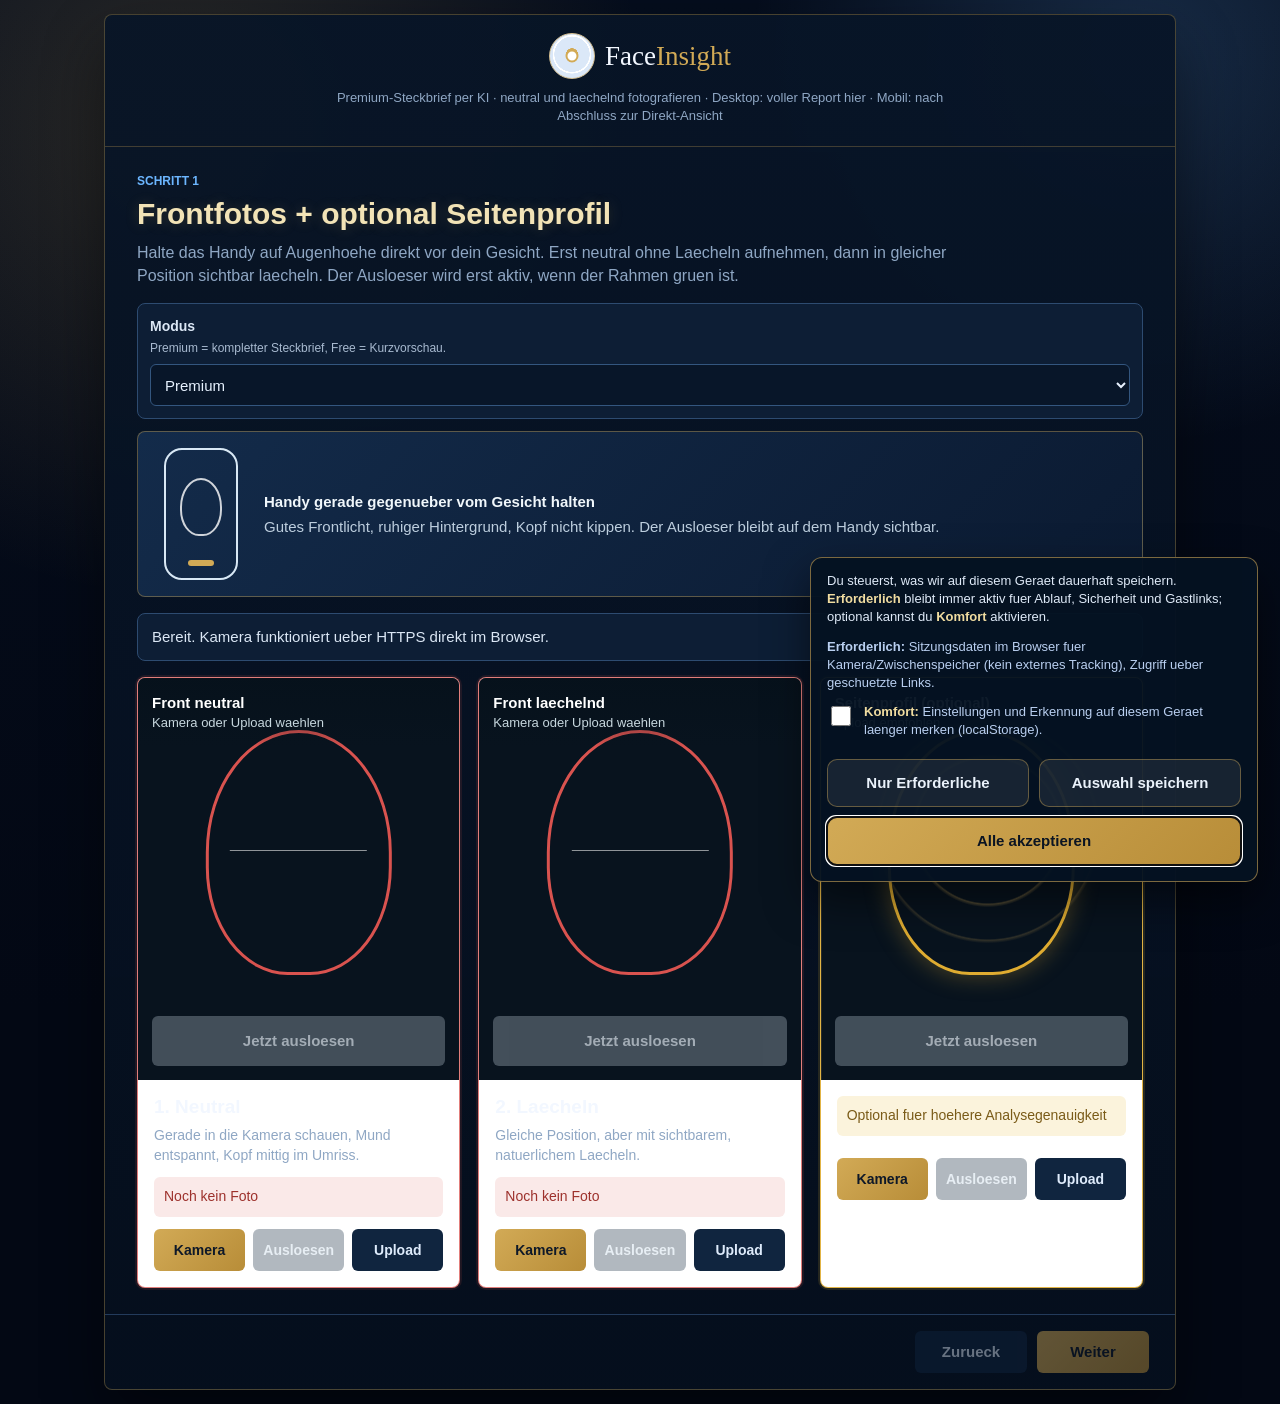
==== commit 41a4bea4: "feat: Gesichter-Gedächtnis Wikimedia, Desktop voller Report ohne Redirect, Nav bei Analyse aus, Cook" ====
--- a/index.html
+++ b/index.html
@@ -6,7 +6,7 @@
   <title>FaceInsight Premium Generator</title>
   <meta name="robots" content="noindex,nofollow">
   <meta name="theme-color" content="#081525">
-  <link rel="stylesheet" href="assets/css/faceinsight.css?v=20260502-2000">
+  <link rel="stylesheet" href="assets/css/faceinsight.css?v=20260502-2100">
 </head>
 <body>
   <main class="fi-app" data-fi-app>
@@ -16,7 +16,7 @@
           <span class="fi-brand-mark"></span>
           <strong>Face<span>Insight</span></strong>
         </a>
-        <p class="fi-gen-tagline">Premium-Steckbrief per KI &middot; neutral und laechelnd fotografieren</p>
+        <p class="fi-gen-tagline">Premium-Steckbrief per KI &middot; neutral und laechelnd fotografieren · Desktop: voller Report hier · Mobil: nach Abschluss zur Direkt-Ansicht</p>
       </header>
       <form class="fi-form" data-fi-form novalidate>
         <input type="hidden" name="client_test_code">
@@ -151,7 +151,7 @@
             <div class="fi-loading-bar"><i data-loading-bar></i></div>
             <strong data-loading-percent>0%</strong>
             <div class="fi-loading-game" data-loading-game>
-              <span>Ged&auml;chtnis: 6 Paare finden (3&times;4 Karten)</span>
+              <span>Gesichter-Ged&auml;chtnis: 6 Pers&ouml;nlichkeitspaare (12 Portraits)</span>
               <div class="fi-memory-grid" data-memory-grid role="group" aria-label="Gedaechtnis-Karten"></div>
               <small data-loading-game-score>0 / 6 Paare</small>
             </div>
@@ -166,6 +166,7 @@
               </div>
               <h1>Steckbrief - Analyseprofil</h1>
               <p>FaceInsight Premium Report &middot; KI-gestützte Gesichtsanalyse</p>
+              <p class="fi-ki-status" data-ki-status hidden>KI-Pipeline abgeschlossen.</p>
             </header>
 
             <section class="fi-fact-row fi-profile-facts" aria-label="Report Eckdaten">
@@ -206,7 +207,7 @@
             <section class="fi-blueprint-panel" aria-label="Blueprint Vorschau">
               <div class="fi-blueprint-scan" aria-hidden="true"></div>
               <article class="fi-impact-analysis">
-                <span>Claude AI-Ergebnis</span>
+                <span>FaceInsight KI-Ergebnis</span>
                 <h2>Wie wirke ich auf andere?</h2>
                 <p data-report-impact>Präsent, freundlich und klar. Die Ausstrahlung wirkt offen, modern und vertrauenswürdig.</p>
               </article>
@@ -242,7 +243,7 @@
 
             <section class="fi-deep-grid">
               <section class="fi-mini-card fi-profile-archetype-card">
-                <h2>Ähnlichkeiten &amp; Archetypen</h2>
+                <h2>Archetyp &amp; Stilprofile</h2>
                 <div data-report-archetype></div>
                 <div class="fi-profile-tags" data-report-tags></div>
               </section>
@@ -296,7 +297,7 @@
           </article>
         </section>
 
-        <nav class="fi-nav">
+        <nav class="fi-nav" data-fi-nav>
           <button type="button" data-prev disabled>Zurueck</button>
           <button type="button" data-next>Weiter</button>
         </nav>
@@ -330,6 +331,6 @@
       </div>
     </div>
   </div>
-  <script src="assets/js/faceinsight.js?v=20260502-2000"></script>
+  <script src="assets/js/faceinsight.js?v=20260502-2100"></script>
 </body>
 </html>
--- a/assets/css/faceinsight.css
+++ b/assets/css/faceinsight.css
@@ -2222,10 +2222,19 @@
 .fi-memory-grid{
   display:grid;
   grid-template-columns:repeat(3,minmax(0,1fr));
-  gap:6px;
-  max-width:280px;
+  gap:8px;
+  max-width:min(92vw,420px);
   margin:0 auto 6px;
   touch-action:manipulation;
+}
+@media (min-width:900px){
+  .fi-memory-grid{
+    gap:10px;
+    max-width:520px;
+  }
+  .fi-memory-card{
+    min-height:56px;
+  }
 }
 .fi-memory-card{
   aspect-ratio:1;
@@ -2239,8 +2248,65 @@
   display:flex;
   align-items:center;
   justify-content:center;
+  position:relative;
+  overflow:hidden;
+}
+.fi-memory-card .fi-memory-back{
+  font-weight:900;
+  color:#254f73;
+  font-size:20px;
+}
+.fi-memory-face{
+  position:absolute;
+  inset:0;
+  width:100%;
+  height:100%;
+  object-fit:cover;
+  border-radius:7px;
 }
 .fi-memory-card:disabled{opacity:.4}
+body.fi-analyse-active .fi-nav{display:none!important}
+
+.fi-ki-status{
+  color:#9bc4ee;
+  font-size:13px;
+  font-weight:750;
+  letter-spacing:.02em;
+  margin:10px 0 0;
+  text-align:center;
+}
+
+@media (min-width:960px){
+  .fi-workspace{
+    margin:0 auto;
+    max-width:1220px;
+  }
+  .fi-gen-header{
+    padding-bottom:22px;
+    padding-top:18px;
+  }
+  .fi-loading{
+    margin:16px auto;
+    max-width:920px;
+    padding:32px 40px;
+  }
+  .fi-step{
+    padding:26px 32px;
+  }
+  .fi-premium-profile{
+    margin:0 auto;
+    max-width:1180px;
+  }
+  .fi-custom-main{
+    gap:18px;
+    grid-template-columns:minmax(280px,380px) minmax(260px,1fr) minmax(260px,1fr);
+  }
+  .fi-blueprint-panel{
+    height:auto;
+    min-height:248px;
+  }
+  .fi-impact-analysis span{color:#f0bf59}
+}
 .fi-camera-gate{
   position:fixed;
   inset:0;
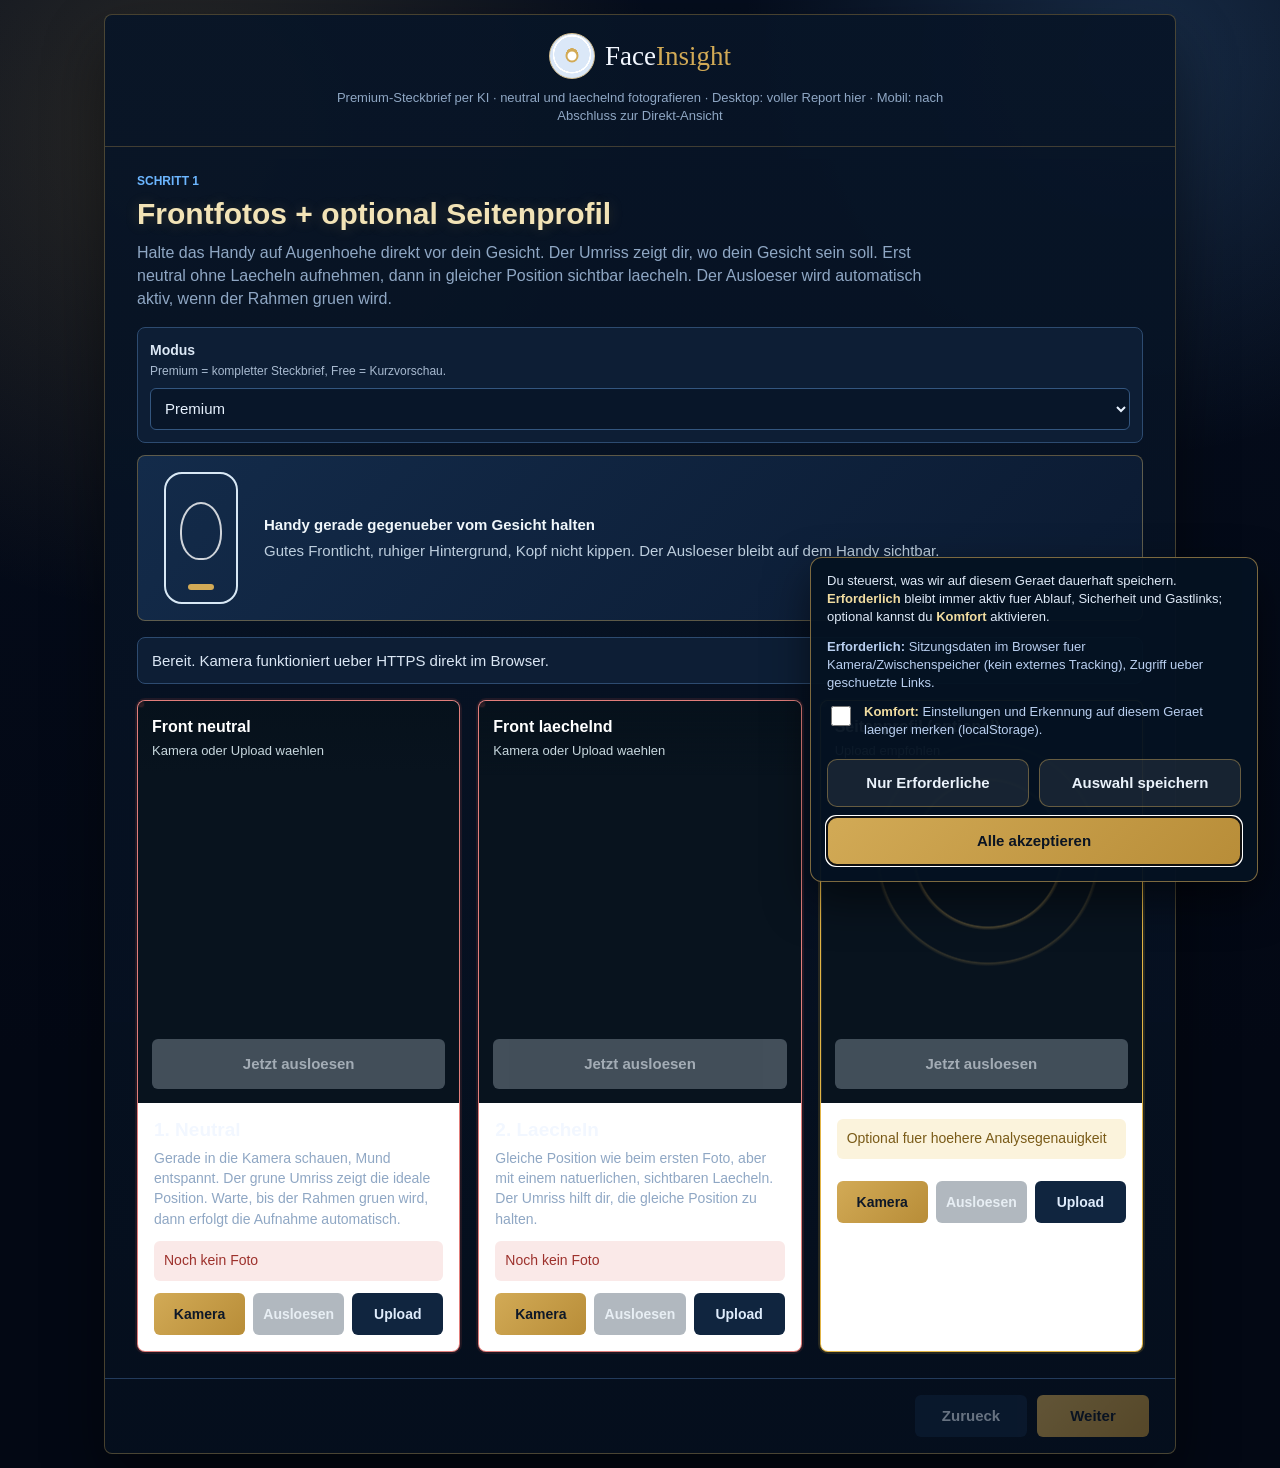
==== commit 62bb3400: "Fix: Kamera-Skalierung korrigiert, Nutzerfuehrung verbessert und OpenAI-Prompts optimiert" ====
--- a/index.html
+++ b/index.html
@@ -24,7 +24,7 @@
         <section class="fi-step" data-step="1">
           <span class="fi-kicker">Schritt 1</span>
           <h1>Frontfotos + optional Seitenprofil</h1>
-          <p class="fi-lead">Halte das Handy auf Augenhoehe direkt vor dein Gesicht. Erst neutral ohne Laecheln aufnehmen, dann in gleicher Position sichtbar laecheln. Der Ausloeser wird erst aktiv, wenn der Rahmen gruen ist.</p>
+          <p class="fi-lead">Halte das Handy auf Augenhoehe direkt vor dein Gesicht. Der Umriss zeigt dir, wo dein Gesicht sein soll. Erst neutral ohne Laecheln aufnehmen, dann in gleicher Position sichtbar laecheln. Der Ausloeser wird automatisch aktiv, wenn der Rahmen gruen wird.</p>
           <div class="fi-mode-card">
             <label>
               <strong>Modus</strong>
@@ -62,7 +62,7 @@
               </div>
               <div class="fi-card-body">
                 <h2>1. Neutral</h2>
-                <p>Gerade in die Kamera schauen, Mund entspannt, Kopf mittig im Umriss.</p>
+                <p>Gerade in die Kamera schauen, Mund entspannt. Der grune Umriss zeigt die ideale Position. Warte, bis der Rahmen gruen wird, dann erfolgt die Aufnahme automatisch.</p>
                 <div class="fi-quality" data-quality="front_neutral">Noch kein Foto</div>
                 <div class="fi-actions-row">
                   <button type="button" data-start-camera="front_neutral">Kamera</button>
@@ -84,7 +84,7 @@
               </div>
               <div class="fi-card-body">
                 <h2>2. Laecheln</h2>
-                <p>Gleiche Position, aber mit sichtbarem, natuerlichem Laecheln.</p>
+                <p>Gleiche Position wie beim ersten Foto, aber mit einem natuerlichen, sichtbaren Laecheln. Der Umriss hilft dir, die gleiche Position zu halten.</p>
                 <div class="fi-quality" data-quality="front_smile">Noch kein Foto</div>
                 <div class="fi-actions-row">
                   <button type="button" data-start-camera="front_smile">Kamera</button>
--- a/assets/css/faceinsight.css
+++ b/assets/css/faceinsight.css
@@ -107,16 +107,17 @@
 }
 .fi-frame img{background:#08131e;object-fit:contain}
 .fi-photo-card.has-image .fi-frame img,.fi-photo-card.is-live .fi-frame video{display:block}
-.fi-face-ring{border:3px solid var(--red);border-radius:50% 50% 44% 44%;height:61%;left:50%;position:absolute;top:13%;transform:translateX(-50%);transition:border-color .2s,box-shadow .2s;width:58%;z-index:3}
+.fi-face-ring{border:3px solid var(--red);border-radius:50% 50% 44% 44%;position:absolute;transition:border-color .2s,box-shadow .2s,left .1s,top .1s,width .1s,height .1s;z-index:3;box-shadow:0 0 0 1px rgba(217,83,79,.3)}
 .fi-face-ring span{border-top:1px solid rgba(255,255,255,.55);display:block;left:12%;position:absolute;right:12%;top:49%}
 .fi-photo-card.is-yellow .fi-face-ring{border-color:var(--yellow);box-shadow:0 0 24px rgba(223,172,49,.34)}
 .fi-photo-card.is-green .fi-face-ring{border-color:var(--green);box-shadow:0 0 30px rgba(31,166,107,.44)}
 .fi-frame-top{background:linear-gradient(180deg,rgba(6,17,27,.88),rgba(6,17,27,0));color:#fff;left:0;padding:14px;position:absolute;right:0;top:0;z-index:5}
 .fi-frame-top strong,.fi-frame-top small{display:block}
-.fi-frame-top small{color:#c7d7de;font-size:13px}
+.fi-frame-top strong{font-size:16px;font-weight:600}
+.fi-frame-top small{color:#c7d7de;font-size:13px;margin-top:4px}
 .fi-countdown{align-items:center;background:rgba(6,17,27,.78);border:3px solid var(--green);border-radius:999px;color:#fff;display:flex;font-size:78px;font-weight:900;height:150px;justify-content:center;left:50%;position:absolute;text-shadow:0 0 24px rgba(31,166,107,.7);top:50%;transform:translate(-50%,-50%);width:150px;z-index:8}
 .fi-countdown[hidden]{display:none}
-.fi-frame-capture{background:rgba(201,155,82,.96);border:0;border-radius:6px;bottom:14px;color:#17120a;font-weight:900;left:14px;min-height:50px;position:absolute;right:14px;z-index:7}
+.fi-frame-capture{background:rgba(201,155,82,.96);border:0;border-radius:6px;bottom:14px;color:#17120a;font-weight:900;left:14px;min-height:50px;position:absolute;right:14px;z-index:7;transition:background-color .2s,box-shadow .2s}.fi-frame-capture:not(:disabled){box-shadow:0 4px 12px rgba(201,155,82,.3)}
 .fi-frame-capture:disabled,.fi-actions-row button:disabled{background:rgba(115,128,140,.76)!important;color:#dfe8f0!important;opacity:.72}
 .fi-card-body,.fi-card-footer{display:flex;flex-direction:column;padding:16px}
 .fi-card-footer{justify-content:flex-end}
